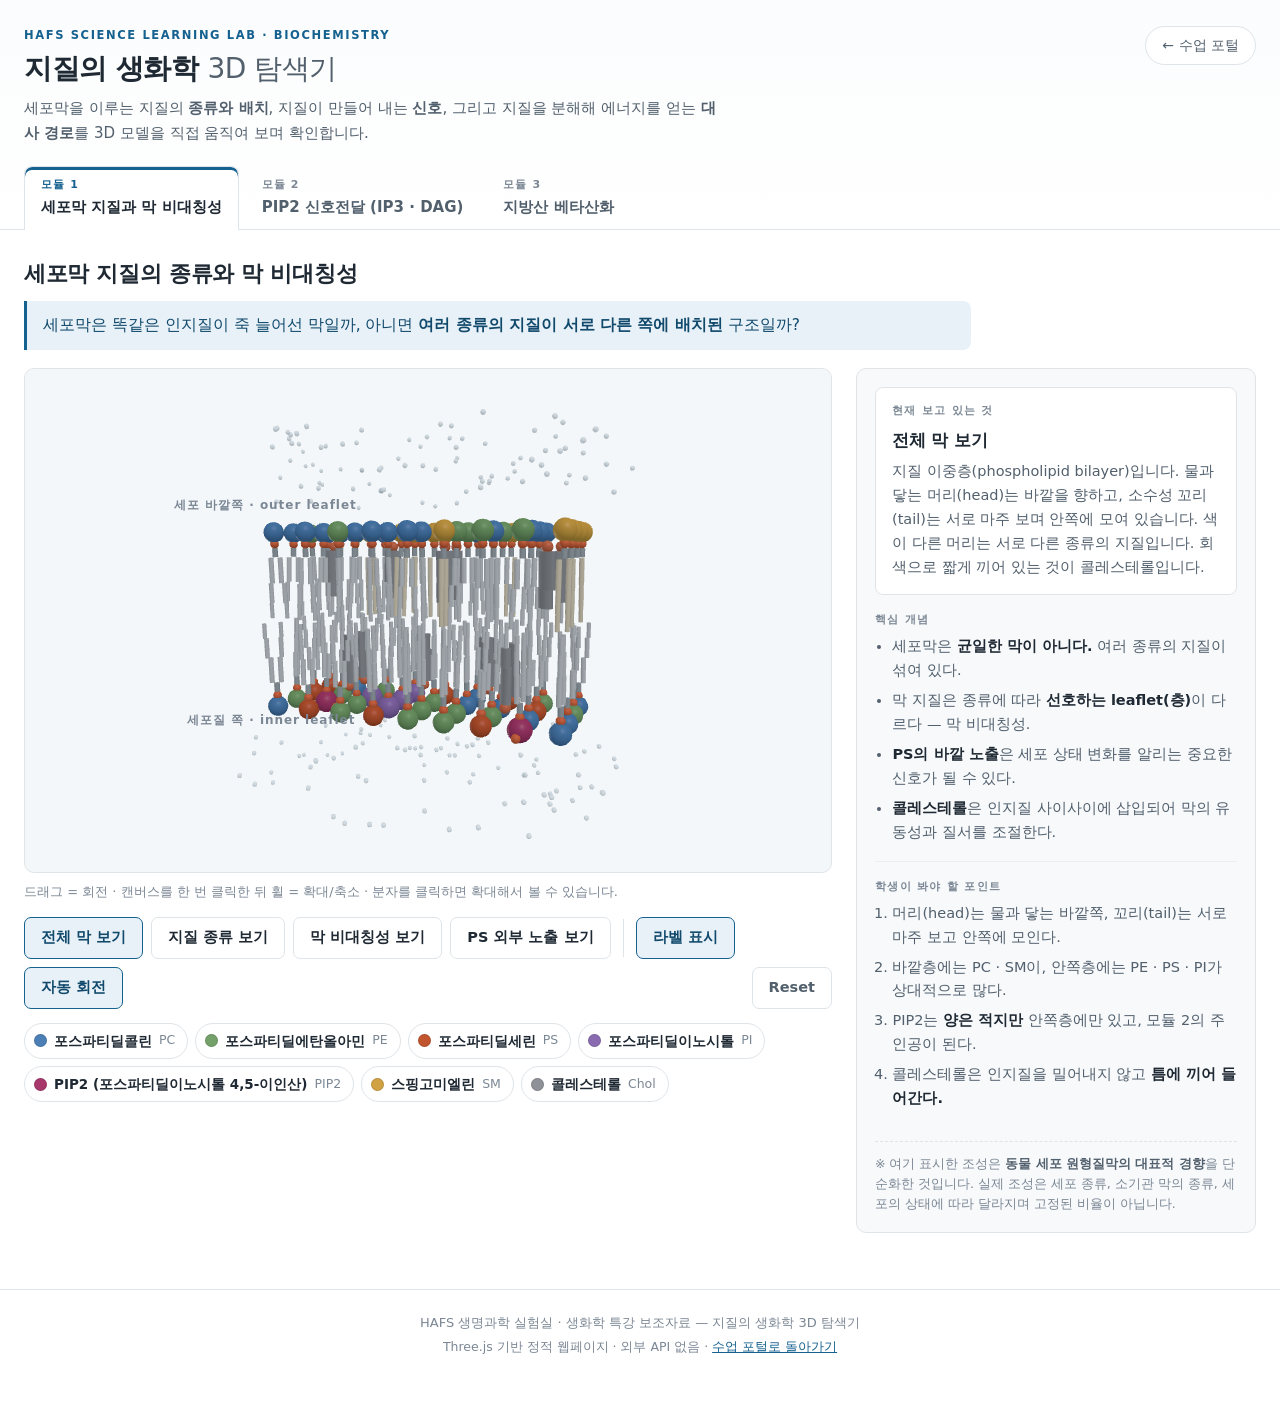
==== index.html @ b4b5473b "Add chemical structure drill-down for membrane lipids 지질 탐색을 세 단계(membrane / molecule3D / chemical)로" ====
<!doctype html>
<html lang="ko">
<head>
<meta charset="utf-8" />
<meta name="viewport" content="width=device-width, initial-scale=1" />
<title>지질의 생화학 3D 탐색기 · HAFS 생명과학 실험실</title>
<meta name="description" content="세포막 지질의 종류와 비대칭성, PIP2 신호전달, 지방산 베타산화를 3D 애니메이션으로 탐구하는 생화학 수업용 인터랙티브 자료." />
<link rel="stylesheet" href="./styles/app.css" />
<link rel="icon" href="./assets/favicon.svg" />
</head>
<body>

<header class="site-header">
  <div class="site-header__inner">
    <div class="site-header__brand">
      <p class="kicker">HAFS SCIENCE LEARNING LAB · BIOCHEMISTRY</p>
      <h1>지질의 생화학 <span>3D 탐색기</span></h1>
      <p class="site-header__lead">
        세포막을 이루는 지질의 <b>종류와 배치</b>, 지질이 만들어 내는 <b>신호</b>, 그리고 지질을 분해해
        에너지를 얻는 <b>대사 경로</b>를 3D 모델을 직접 움직여 보며 확인합니다.
      </p>
    </div>
    <a class="site-header__back" href="https://suimaire.github.io/">← 수업 포털</a>
  </div>

  <nav class="tabs" aria-label="모듈 선택">
    <button class="tab" type="button" data-tab="membrane" aria-selected="true">
      <span class="tab__no">모듈 1</span>
      <span class="tab__name">세포막 지질과 막 비대칭성</span>
    </button>
    <button class="tab" type="button" data-tab="pip2" aria-selected="false">
      <span class="tab__no">모듈 2</span>
      <span class="tab__name">PIP2 신호전달 (IP3 · DAG)</span>
    </button>
    <button class="tab" type="button" data-tab="beta" aria-selected="false">
      <span class="tab__no">모듈 3</span>
      <span class="tab__name">지방산 베타산화</span>
    </button>
  </nav>
</header>

<main>

<!-- ==================== 모듈 1 ==================== -->
<section class="module" id="module-membrane" data-module="membrane">
  <div class="module__intro">
    <h2>세포막 지질의 종류와 막 비대칭성</h2>
    <p class="module__question">
      세포막은 똑같은 인지질이 죽 늘어선 막일까, 아니면 <b>여러 종류의 지질이 서로 다른 쪽에 배치된</b> 구조일까?
    </p>
  </div>

  <div class="module__body">
    <div class="stage">
      <div class="canvas-wrap" id="canvas-membrane">
        <div class="canvas-fallback" role="status">
          <b>3D 화면을 불러오지 못했습니다.</b>
          <span>브라우저에서 WebGL이 꺼져 있거나 지원되지 않습니다. 최신 Chrome · Edge · Safari에서 다시 열어 주세요.</span>
        </div>
      </div>
      <p class="stage__hint">드래그 = 회전 · 캔버스를 한 번 클릭한 뒤 휠 = 확대/축소 · 분자를 클릭하면 확대해서 볼 수 있습니다.</p>

      <div class="controls" role="group" aria-label="모듈 1 조작">
        <button type="button" class="btn" data-m1="overview">전체 막 보기</button>
        <button type="button" class="btn" data-m1="types">지질 종류 보기</button>
        <button type="button" class="btn" data-m1="asymmetry">막 비대칭성 보기</button>
        <button type="button" class="btn" data-m1="psflip">PS 외부 노출 보기</button>
        <button type="button" class="btn btn--structure" data-m1="structure" aria-pressed="false" hidden>화학 구조 보기</button>
        <span class="controls__sep" aria-hidden="true"></span>
        <button type="button" class="btn btn--ghost" data-m1="labels" aria-pressed="true">라벨 표시</button>
        <button type="button" class="btn btn--ghost" data-m1="spin" aria-pressed="true">자동 회전</button>
        <button type="button" class="btn btn--reset" data-m1="reset">Reset</button>
      </div>

      <div class="legend" id="m1-legend" aria-label="지질 종류 목록. 클릭하면 확대해서 관찰합니다."></div>
    </div>

    <aside class="panel">
      <div class="panel__block panel__block--step">
        <p class="panel__eyebrow">현재 보고 있는 것</p>
        <h3 id="m1-caption-title">전체 막 보기</h3>
        <p id="m1-caption-text" class="panel__caption"></p>
      </div>

      <div class="panel__block panel__block--detail" id="m1-detail" hidden>
        <p class="panel__eyebrow">선택한 지질</p>
        <h3 id="m1-detail-name"></h3>
        <dl class="datalist" id="m1-detail-list"></dl>
        <button type="button" class="btn btn--small" data-m1="back">← 막 전체로 돌아가기</button>
      </div>

      <div class="panel__block">
        <p class="panel__eyebrow">핵심 개념</p>
        <ul class="bullets">
          <li>세포막은 <b>균일한 막이 아니다.</b> 여러 종류의 지질이 섞여 있다.</li>
          <li>막 지질은 종류에 따라 <b>선호하는 leaflet(층)</b>이 다르다 — 막 비대칭성.</li>
          <li><b>PS의 바깥 노출</b>은 세포 상태 변화를 알리는 중요한 신호가 될 수 있다.</li>
          <li><b>콜레스테롤</b>은 인지질 사이사이에 삽입되어 막의 유동성과 질서를 조절한다.</li>
        </ul>
      </div>

      <div class="panel__block">
        <p class="panel__eyebrow">학생이 봐야 할 포인트</p>
        <ol class="points">
          <li>머리(head)는 물과 닿는 바깥쪽, 꼬리(tail)는 서로 마주 보고 안쪽에 모인다.</li>
          <li>바깥층에는 PC · SM이, 안쪽층에는 PE · PS · PI가 상대적으로 많다.</li>
          <li>PIP2는 <b>양은 적지만</b> 안쪽층에만 있고, 모듈 2의 주인공이 된다.</li>
          <li>콜레스테롤은 인지질을 밀어내지 않고 <b>틈에 끼어 들어간다.</b></li>
        </ol>
      </div>

      <p class="note">
        ※ 여기 표시한 조성은 <b>동물 세포 원형질막의 대표적 경향</b>을 단순화한 것입니다. 실제 조성은 세포 종류,
        소기관 막의 종류, 세포의 상태에 따라 달라지며 고정된 비율이 아닙니다.
      </p>
    </aside>
  </div>
</section>

<!-- ==================== 모듈 2 ==================== -->
<section class="module" id="module-pip2" data-module="pip2" hidden>
  <div class="module__intro">
    <h2>세포막 인지질과 PIP2 신호전달</h2>
    <p class="module__question">
      PIP2 하나가 잘리면 왜 <b>서로 다른 두 신호 분자</b>가 생기고, 왜 하나는 막에 남고 하나는 세포질로 퍼질까?
    </p>
  </div>

  <div class="module__body">
    <div class="stage">
      <div class="canvas-wrap" id="canvas-pip2">
        <div class="canvas-fallback" role="status">
          <b>3D 화면을 불러오지 못했습니다.</b>
          <span>브라우저에서 WebGL이 꺼져 있거나 지원되지 않습니다. 최신 Chrome · Edge · Safari에서 다시 열어 주세요.</span>
        </div>
      </div>
      <p class="stage__hint">드래그 = 회전 · 캔버스를 한 번 클릭한 뒤 휠 = 확대/축소</p>

      <div class="controls" role="group" aria-label="모듈 2 재생 조작">
        <button type="button" class="btn btn--primary" data-m2="play">▶ 재생</button>
        <button type="button" class="btn" data-m2="prev">← 이전 단계</button>
        <button type="button" class="btn" data-m2="next">다음 단계 →</button>
        <span class="controls__sep" aria-hidden="true"></span>
        <button type="button" class="btn btn--ghost" data-m2="labels" aria-pressed="true">라벨 표시</button>
        <button type="button" class="btn btn--reset" data-m2="reset">Reset</button>
      </div>

      <div class="controls controls--secondary" role="group" aria-label="모듈 2 장면 바로가기">
        <button type="button" class="btn btn--small" data-m2="goto" data-step="0">PIP2 위치 보기</button>
        <button type="button" class="btn btn--small" data-m2="goto" data-step="1">PLC 작용</button>
        <button type="button" class="btn btn--small" data-m2="goto" data-step="2">절단 애니메이션 재생</button>
        <button type="button" class="btn btn--small" data-m2="compare" aria-pressed="false">DAG / IP3 비교</button>
        <button type="button" class="btn btn--small" data-m2="goto" data-step="5">Ca2+ 방출 보기</button>
      </div>

      <ol class="steps" id="m2-steps" aria-label="단계 목록"></ol>
    </div>

    <aside class="panel">
      <div class="panel__block panel__block--step">
        <p class="panel__eyebrow">단계 <span id="m2-step-no">1 / 7</span></p>
        <h3 id="m2-caption-title"></h3>
        <p id="m2-caption-text" class="panel__caption"></p>
      </div>

      <div class="panel__block panel__block--detail" id="m2-compare" hidden>
        <p class="panel__eyebrow">구조 차이 → 위치 차이 → 기능 차이</p>
        <table class="compare">
          <thead><tr><th scope="col"></th><th scope="col">DAG</th><th scope="col">IP3</th></tr></thead>
          <tbody>
            <tr><th scope="row">남은 구조</th><td>글리세롤 + <b>acyl chain 2개</b></td><td><b>인산 3개</b>가 붙은 이노시톨 고리</td></tr>
            <tr><th scope="row">성질</th><td>소수성이 큼</td><td>친수성이 매우 큼</td></tr>
            <tr><th scope="row">있는 곳</th><td><b>막에 남음</b> (membrane-bound)</td><td><b>세포질로 확산</b> (soluble)</td></tr>
            <tr><th scope="row">하는 일</th><td>막에서 PKC를 불러 모음</td><td>ER의 IP3 수용체를 열어 Ca2+ 방출</td></tr>
          </tbody>
        </table>
      </div>

      <div class="panel__block">
        <p class="panel__eyebrow">핵심 개념</p>
        <ul class="bullets">
          <li>PIP2는 막 <b>안쪽 leaflet</b>에 존재하는 phosphoinositide이다.</li>
          <li>PLC는 PIP2를 잘라 <b>DAG와 IP3</b>를 만든다.</li>
          <li>DAG는 소수성 꼬리를 그대로 가지므로 <b>막에 남는다.</b></li>
          <li>IP3는 인산기가 많아 친수성이 커서 <b>세포질로 퍼진다.</b></li>
          <li>막 지질은 구조물일 뿐 아니라 <b>신호전달 분자</b>이기도 하다.</li>
        </ul>
      </div>

      <div class="panel__block">
        <p class="panel__eyebrow">학생이 봐야 할 포인트</p>
        <ol class="points">
          <li>PIP2의 인산기가 <b>세포질 쪽</b>을 향하고 있는지 확인한다.</li>
          <li>잘린 뒤 <b>꼬리를 가진 쪽</b>과 <b>인산을 가진 쪽</b>이 각각 어디로 가는지 본다.</li>
          <li>IP3가 ER까지 가서 Ca2+ 통로를 여는 흐름을 따라간다.</li>
          <li>DAG와 Ca2+가 <b>함께</b> 있을 때 PKC가 막에서 활성화된다.</li>
        </ol>
      </div>

      <p class="note">
        ※ 여기 보여 주는 흐름은 Gq–PLC-beta 계열의 <b>대표적인(canonical) 경로 예시</b>를 단순화한 것입니다.
        PLC와 IP3 수용체에는 여러 아형이 있고, 세포 종류에 따라 반응의 세부 내용은 달라집니다.
      </p>
    </aside>
  </div>
</section>

<!-- ==================== 모듈 3 ==================== -->
<section class="module" id="module-beta" data-module="beta" hidden>
  <div class="module__intro">
    <h2>지방산 베타산화 (β-oxidation)</h2>
    <p class="module__question">
      지방산은 왜 <b>2탄소씩</b> 잘려 나가면서 acetyl-CoA를 만들까? 그리고 왜 하필 <b>β 탄소</b>일까?
    </p>
  </div>

  <div class="module__body">
    <div class="stage">
      <div class="canvas-wrap" id="canvas-beta">
        <div class="canvas-fallback" role="status">
          <b>3D 화면을 불러오지 못했습니다.</b>
          <span>브라우저에서 WebGL이 꺼져 있거나 지원되지 않습니다. 최신 Chrome · Edge · Safari에서 다시 열어 주세요.</span>
        </div>
      </div>
      <p class="stage__hint">드래그 = 회전 · 캔버스를 한 번 클릭한 뒤 휠 = 확대/축소 · 장면은 미토콘드리아 <b>기질(matrix)</b> 안입니다.</p>

      <div class="controls" role="group" aria-label="모듈 3 재생 조작">
        <button type="button" class="btn btn--primary" data-m3="cycle">1 cycle 재생</button>
        <button type="button" class="btn" data-m3="repeat">반복 재생 (C16 → 끝까지)</button>
        <button type="button" class="btn" data-m3="prev">← 이전 단계</button>
        <button type="button" class="btn" data-m3="next">다음 단계 →</button>
        <span class="controls__sep" aria-hidden="true"></span>
        <button type="button" class="btn btn--reset" data-m3="reset">Reset</button>
      </div>

      <div class="controls controls--secondary" role="group" aria-label="모듈 3 표시 옵션">
        <button type="button" class="btn btn--small" data-m3="numbers" aria-pressed="true">탄소 번호 보기</button>
        <button type="button" class="btn btn--small" data-m3="why" aria-pressed="false">왜 β-산화인가</button>
        <button type="button" class="btn btn--small" data-m3="example" aria-pressed="false">C16 예시 계산</button>
      </div>

      <ol class="steps" id="m3-steps" aria-label="한 cycle의 4단계"></ol>
    </div>

    <aside class="panel">
      <div class="panel__block panel__block--step">
        <p class="panel__eyebrow">현재 단계</p>
        <h3 id="m3-caption-title"></h3>
        <p id="m3-caption-text" class="panel__caption"></p>
      </div>

      <div class="panel__block panel__block--tally">
        <p class="panel__eyebrow">지금까지의 결과 <span class="tally__chain" id="m3-chain">C16 acyl-CoA</span></p>
        <div class="tally" id="m3-tally">
          <div class="tally__item"><span class="tally__num" id="m3-cycles">0</span><span class="tally__label">cycle</span></div>
          <div class="tally__item"><span class="tally__num" id="m3-acetyl">0</span><span class="tally__label">acetyl-CoA</span></div>
          <div class="tally__item"><span class="tally__num" id="m3-nadh">0</span><span class="tally__label">NADH</span></div>
          <div class="tally__item"><span class="tally__num" id="m3-fadh2">0</span><span class="tally__label">FADH2</span></div>
        </div>
        <p class="tally__hint">한 cycle이 끝날 때마다 사슬은 <b>탄소 2개</b>가 짧아집니다.</p>
      </div>

      <div class="panel__block panel__block--detail" id="m3-example" hidden>
        <p class="panel__eyebrow">C16 (palmitoyl-CoA) 예시 계산</p>
        <ul class="bullets bullets--tight">
          <li>사슬을 <b>8개</b>의 2탄소 조각으로 나누려면 자르는 횟수 = <b>7 cycle</b></li>
          <li>acetyl-CoA <b>8개</b> · NADH <b>7개</b> · FADH2 <b>7개</b></li>
          <li>일반식: 짝수 탄소 포화 지방산 C<sub>n</sub> → cycle <b>n/2 − 1</b>, acetyl-CoA <b>n/2</b></li>
        </ul>
        <p class="note note--inline">
          보조 정보: 산화적 인산화까지 더하면 흔히 쓰는 교과서 값으로 약 106 ATP에 해당합니다
          (acetyl-CoA 8×10 + NADH 7×2.5 + FADH2 7×1.5 − 활성화에 쓴 2). P/O 비 값은 교재마다 다릅니다.
        </p>
      </div>

      <div class="panel__block">
        <p class="panel__eyebrow">핵심 개념</p>
        <ul class="bullets">
          <li>지방산은 먼저 <b>활성화</b>되어 fatty acyl-CoA가 된 뒤 대사에 들어간다.</li>
          <li>베타산화는 <b>미토콘드리아 기질</b>에서 일어난다.</li>
          <li>한 cycle = <b>산화 → 수화 → 산화 → 절단</b>의 반복이다.</li>
          <li>매 cycle마다 acetyl-CoA 1개가 떨어지고 사슬은 <b>2탄소</b> 짧아진다.</li>
          <li>매 cycle마다 <b>FADH2 1개, NADH 1개</b>가 만들어진다.</li>
        </ul>
      </div>

      <div class="panel__block">
        <p class="panel__eyebrow">학생이 봐야 할 포인트</p>
        <ol class="points">
          <li>카르보닐 탄소(C1)를 기준으로 α(C2), β(C3)를 세는 방법을 확인한다.</li>
          <li>산화가 <b>β 탄소</b>에 집중되는 이유(C–C 결합을 끊기 쉬운 상태로 만든다)를 본다.</li>
          <li>잘려 나가는 조각이 항상 <b>탄소 2개</b>임을 확인한다.</li>
          <li>남은 사슬 끝에 <b>새 CoA</b>가 붙어 곧바로 다음 cycle로 들어간다.</li>
        </ol>
      </div>

      <p class="note">
        ※ 그림은 <b>짝수 탄소 포화 지방산(palmitate, C16)</b>을 예로 든 교육용 단순화입니다.
        불포화 지방산이나 홀수 탄소 지방산은 추가 효소가 더 필요합니다. 지방산의 활성화는 세포질 쪽에서 일어나고,
        긴 사슬 acyl 그룹은 <b>카르니틴 셔틀</b>을 거쳐 기질로 들어옵니다.
      </p>
    </aside>
  </div>
</section>

</main>

<footer class="site-footer">
  <p>HAFS 생명과학 실험실 · 생화학 특강 보조자료 — 지질의 생화학 3D 탐색기</p>
  <p class="site-footer__meta">Three.js 기반 정적 웹페이지 · 외부 API 없음 · <a href="https://suimaire.github.io/">수업 포털로 돌아가기</a></p>
</footer>

<noscript>
  <p style="padding:24px;text-align:center">이 페이지는 3D 애니메이션을 위해 JavaScript가 필요합니다.</p>
</noscript>
<script type="module" src="./scripts/main.js"></script>
</body>
</html>
---- styles/app.css ----
/* ============================================================
   지질의 생화학 3D 탐색기 — 수업용 스타일
   흰 배경 · 짙은 회색 텍스트 · 절제된 파란색 강조
   ============================================================ */

:root {
  --ink: #1f2933;
  --ink-soft: #52606d;
  --ink-faint: #7b8794;
  --line: #dfe4e8;
  --line-soft: #eceff2;
  --paper: #ffffff;
  --paper-tint: #f7f9fb;
  --accent: #15618f;
  --accent-dark: #10496c;
  --accent-tint: #e8f1f7;
  --warn: #b4532b;
  --radius: 10px;
  --font: "Pretendard", "NanumSquareNeo", "Malgun Gothic", -apple-system,
    BlinkMacSystemFont, "Segoe UI", system-ui, sans-serif;
}

* { box-sizing: border-box; }

html { -webkit-text-size-adjust: 100%; }

body {
  margin: 0;
  background: var(--paper);
  color: var(--ink);
  font-family: var(--font);
  font-size: 16px;
  line-height: 1.65;
}

b, strong { font-weight: 700; }

a { color: var(--accent); }

:focus-visible {
  outline: 3px solid var(--accent);
  outline-offset: 2px;
  border-radius: 4px;
}

/* ---------------- header ---------------- */

.site-header {
  border-bottom: 1px solid var(--line);
  background: linear-gradient(180deg, #fbfcfd 0%, #ffffff 100%);
}

.site-header__inner {
  max-width: 1320px;
  margin: 0 auto;
  padding: 26px 24px 20px;
  display: flex;
  gap: 24px;
  align-items: flex-start;
  justify-content: space-between;
}

.kicker {
  margin: 0 0 6px;
  font-size: 11.5px;
  font-weight: 700;
  letter-spacing: 0.14em;
  color: var(--accent);
}

.site-header h1 {
  margin: 0;
  font-size: 28px;
  letter-spacing: -0.5px;
  line-height: 1.25;
}

.site-header h1 span {
  color: var(--ink-soft);
  font-weight: 500;
}

.site-header__lead {
  margin: 10px 0 0;
  max-width: 74ch;
  color: var(--ink-soft);
  font-size: 15px;
}

.site-header__back {
  flex: none;
  text-decoration: none;
  font-size: 14px;
  color: var(--ink-soft);
  border: 1px solid var(--line);
  border-radius: 999px;
  padding: 7px 16px;
  background: #fff;
  white-space: nowrap;
}

.site-header__back:hover {
  color: var(--accent);
  border-color: var(--accent);
}

/* ---------------- tabs ---------------- */

.tabs {
  max-width: 1320px;
  margin: 0 auto;
  padding: 0 24px;
  display: flex;
  gap: 6px;
  flex-wrap: wrap;
}

.tab {
  appearance: none;
  font: inherit;
  cursor: pointer;
  text-align: left;
  background: transparent;
  border: 1px solid transparent;
  border-bottom: none;
  border-radius: 8px 8px 0 0;
  padding: 9px 16px 11px;
  color: var(--ink-soft);
  position: relative;
  top: 1px;
}

.tab:hover { background: var(--paper-tint); }

.tab__no {
  display: block;
  font-size: 11px;
  font-weight: 700;
  letter-spacing: 0.1em;
  color: var(--ink-faint);
}

.tab__name {
  display: block;
  font-size: 15px;
  font-weight: 600;
}

.tab[aria-selected="true"] {
  background: #fff;
  border-color: var(--line);
  color: var(--ink);
  box-shadow: inset 0 3px 0 var(--accent);
}

.tab[aria-selected="true"] .tab__no { color: var(--accent); }

/* ---------------- module layout ---------------- */

.module {
  max-width: 1320px;
  margin: 0 auto;
  padding: 26px 24px 56px;
}

.module[hidden] { display: none; }

.module__intro { margin-bottom: 18px; }

.module__intro h2 {
  margin: 0;
  font-size: 22px;
  letter-spacing: -0.3px;
}

.module__question {
  margin: 8px 0 0;
  padding: 12px 16px;
  background: var(--accent-tint);
  border-left: 3px solid var(--accent);
  border-radius: 0 8px 8px 0;
  font-size: 15.5px;
  color: var(--accent-dark);
  max-width: 96ch;
}

.module__body {
  display: grid;
  grid-template-columns: minmax(0, 1fr) 400px;
  gap: 24px;
  align-items: start;
}

/* ---------------- stage / canvas ---------------- */

.stage { min-width: 0; }

.canvas-wrap {
  position: relative;
  width: 100%;
  aspect-ratio: 16 / 10;
  min-height: 340px;
  max-height: min(62vh, 620px);
  border: 1px solid var(--line);
  border-radius: var(--radius);
  overflow: hidden;
  background: linear-gradient(180deg, #f9fbfc 0%, #eef3f6 100%);
  touch-action: none;
}

.canvas-wrap canvas {
  display: block;
  width: 100%;
  height: 100%;
}

.canvas-fallback {
  position: absolute;
  inset: 0;
  display: flex;
  flex-direction: column;
  gap: 8px;
  align-items: center;
  justify-content: center;
  text-align: center;
  padding: 32px;
  color: var(--ink-soft);
  font-size: 15px;
}

.canvas-fallback b { color: var(--ink); font-size: 16px; }
.canvas-wrap--ok .canvas-fallback { display: none; }

/* label overlay */
.labels {
  position: absolute;
  inset: 0;
  pointer-events: none;
  overflow: hidden;
}

.label {
  position: absolute;
  transform: translate(-50%, -50%);
  white-space: nowrap;
  font-size: 12.5px;
  font-weight: 600;
  line-height: 1.3;
  color: var(--ink);
  background: rgba(255, 255, 255, 0.9);
  border: 1px solid var(--line);
  border-radius: 5px;
  padding: 2px 7px;
  box-shadow: 0 1px 3px rgba(31, 41, 51, 0.08);
  transition: opacity 220ms ease;
}

.label--zone {
  background: transparent;
  border: none;
  box-shadow: none;
  color: var(--ink-faint);
  font-size: 12px;
  font-weight: 700;
  letter-spacing: 0.08em;
}

.label--accent { border-color: var(--accent); color: var(--accent-dark); }
.label--anno { font-size: 12px; font-weight: 500; }
.label--hidden { opacity: 0; }

/* ---------------- LEVEL 2 : 화학 구조식 오버레이 ---------------- */

.structure {
  position: absolute;
  inset: 0;
  background: #fff;
  display: flex;
  flex-direction: column;
  padding: 12px 14px 14px;
  touch-action: none;
  cursor: grab;
  overflow: hidden;
}

/* 패널 자체는 항상 불투명하다.
   (반투명하게 두면 전환 도중 뒤의 3D 장면이 겹쳐 보여 혼란스럽다.)
   전환은 안쪽 내용만 부드럽게 나타나게 한다. */
.structure__legend,
.structure__figure {
  opacity: 0;
  transition: opacity 360ms ease;
}

.structure.is-open .structure__legend,
.structure.is-open .structure__figure { opacity: 1; }

.structure[hidden] { display: none; }
.structure:active { cursor: grabbing; }

.structure__legend {
  display: flex;
  flex-wrap: wrap;
  align-items: center;
  gap: 6px 14px;
  padding-bottom: 8px;
  border-bottom: 1px solid var(--line-soft);
  flex: none;
}

.structure__key {
  display: inline-flex;
  align-items: center;
  gap: 6px;
  font-size: 12.5px;
  font-weight: 600;
  color: var(--ink-soft);
}

.structure__key i {
  width: 11px;
  height: 11px;
  border-radius: 3px;
  display: inline-block;
  box-shadow: inset 0 0 0 1px rgba(0, 0, 0, 0.12);
}

.structure__hint {
  margin-left: auto;
  font-size: 11.5px;
  color: var(--ink-faint);
}

.structure__figure {
  flex: 1 1 auto;
  min-height: 0;
  display: flex;
  align-items: center;
  justify-content: center;
  transform-origin: center center;
  will-change: transform;
}

.structure-svg {
  width: 100%;
  height: 100%;
  max-height: 100%;
  overflow: visible;
}

.structure__points {
  margin: 4px 0 0;
  padding-left: 1.1em;
}

.structure__points li { margin-bottom: 4px; }

.structure__note {
  color: var(--ink-soft);
  background: var(--accent-tint);
  border-radius: 6px;
  padding: 7px 9px;
  margin-top: 3px !important;
  font-size: 13px;
  line-height: 1.6;
}

@media (prefers-reduced-motion: reduce) {
  .structure__legend,
  .structure__figure { transition: none; }
}

.stage__hint {
  margin: 8px 0 14px;
  font-size: 13px;
  color: var(--ink-faint);
}

/* ---------------- controls ---------------- */

.controls {
  display: flex;
  flex-wrap: wrap;
  gap: 8px;
  align-items: center;
}

.controls--secondary { margin-top: 8px; }

.controls__sep {
  width: 1px;
  align-self: stretch;
  background: var(--line);
  margin: 2px 4px;
}

.btn {
  appearance: none;
  font: inherit;
  font-size: 14.5px;
  font-weight: 600;
  cursor: pointer;
  min-height: 42px;
  padding: 8px 16px;
  border: 1px solid var(--line);
  border-radius: 7px;
  background: #fff;
  color: var(--ink);
  transition: background 140ms ease, border-color 140ms ease, color 140ms ease;
}

.btn:hover { background: var(--paper-tint); border-color: #c7d0d8; }

.btn--primary {
  background: var(--accent);
  border-color: var(--accent);
  color: #fff;
}

.btn--primary:hover { background: var(--accent-dark); border-color: var(--accent-dark); }

.btn--small { min-height: 36px; padding: 5px 12px; font-size: 13.5px; }

.btn--ghost { color: var(--ink-soft); }

.btn--reset { margin-left: auto; color: var(--ink-soft); }

.btn[aria-pressed="true"] {
  background: var(--accent-tint);
  border-color: var(--accent);
  color: var(--accent-dark);
}

.btn--primary[aria-pressed="true"] {
  background: var(--accent-dark);
  border-color: var(--accent-dark);
  color: #fff;
}

.btn:disabled { opacity: 0.45; cursor: default; }

/* ---------------- legend ---------------- */

.legend {
  margin-top: 14px;
  display: flex;
  flex-wrap: wrap;
  gap: 7px;
}

.legend__item {
  appearance: none;
  font: inherit;
  cursor: pointer;
  display: inline-flex;
  align-items: center;
  gap: 7px;
  font-size: 13.5px;
  font-weight: 600;
  padding: 6px 12px 6px 9px;
  border: 1px solid var(--line);
  border-radius: 999px;
  background: #fff;
  color: var(--ink);
}

.legend__item:hover { background: var(--paper-tint); }

.legend__item[aria-pressed="true"] {
  border-color: var(--accent);
  background: var(--accent-tint);
}

.legend__swatch {
  width: 13px;
  height: 13px;
  border-radius: 50%;
  flex: none;
  box-shadow: inset 0 0 0 1px rgba(0, 0, 0, 0.12);
}

.legend__abbr { color: var(--ink-faint); font-weight: 500; font-size: 12.5px; }

/* ---------------- step list ---------------- */

.steps {
  list-style: none;
  margin: 16px 0 0;
  padding: 0;
  display: flex;
  flex-wrap: wrap;
  gap: 6px;
  counter-reset: step;
}

.steps li {
  flex: 1 1 auto;
  min-width: 140px;
}

.steps button {
  appearance: none;
  font: inherit;
  cursor: pointer;
  width: 100%;
  text-align: left;
  font-size: 13px;
  font-weight: 600;
  line-height: 1.35;
  padding: 8px 10px;
  border: 1px solid var(--line);
  border-radius: 7px;
  background: #fff;
  color: var(--ink-soft);
}

.steps button:hover { background: var(--paper-tint); }

.steps button b {
  display: block;
  font-size: 11px;
  letter-spacing: 0.08em;
  color: var(--ink-faint);
  font-weight: 700;
}

.steps li[data-active="true"] button {
  border-color: var(--accent);
  background: var(--accent-tint);
  color: var(--accent-dark);
}

.steps li[data-active="true"] button b { color: var(--accent); }

.steps li[data-done="true"] button { color: var(--ink); }

/* ---------------- panel ---------------- */

.panel {
  border: 1px solid var(--line);
  border-radius: var(--radius);
  background: var(--paper-tint);
  padding: 4px 18px 18px;
  position: sticky;
  top: 16px;
  max-height: calc(100vh - 32px);
  overflow-y: auto;
}

.panel__block { padding: 16px 0; border-bottom: 1px solid var(--line-soft); }
.panel__block:last-of-type { border-bottom: none; }

.panel__block--step {
  background: #fff;
  border: 1px solid var(--line);
  border-radius: 8px;
  padding: 14px 16px;
  margin-top: 14px;
}

.panel__block--detail {
  background: #fff;
  border: 1px solid var(--accent);
  border-radius: 8px;
  padding: 14px 16px;
  margin-top: 12px;
}

.panel__block--detail[hidden] { display: none; }

.panel__eyebrow {
  margin: 0 0 6px;
  font-size: 11px;
  font-weight: 700;
  letter-spacing: 0.12em;
  color: var(--ink-faint);
  text-transform: uppercase;
}

.panel h3 {
  margin: 0 0 6px;
  font-size: 17px;
  letter-spacing: -0.2px;
}

.panel__caption {
  margin: 0;
  font-size: 14.5px;
  color: var(--ink-soft);
  line-height: 1.65;
}

.bullets, .points {
  margin: 0;
  padding-left: 1.2em;
  font-size: 14.5px;
  color: var(--ink-soft);
}

.bullets li, .points li { margin-bottom: 6px; }
.bullets li:last-child, .points li:last-child { margin-bottom: 0; }
.bullets b, .points b { color: var(--ink); }
.bullets--tight { font-size: 14px; }

.datalist { margin: 0 0 12px; font-size: 14px; }

.datalist dt {
  font-size: 11px;
  font-weight: 700;
  letter-spacing: 0.1em;
  color: var(--ink-faint);
  text-transform: uppercase;
  margin-top: 9px;
}

.datalist dd { margin: 1px 0 0; color: var(--ink-soft); }
.datalist dd b { color: var(--ink); }

.compare {
  width: 100%;
  border-collapse: collapse;
  font-size: 13.5px;
  margin-bottom: 4px;
}

.compare th, .compare td {
  border: 1px solid var(--line);
  padding: 6px 8px;
  text-align: left;
  vertical-align: top;
  color: var(--ink-soft);
}

.compare thead th {
  background: var(--accent-tint);
  color: var(--accent-dark);
  font-size: 13px;
}

.compare tbody th {
  background: var(--paper-tint);
  font-weight: 600;
  color: var(--ink);
  white-space: nowrap;
  width: 24%;
}

.compare td b { color: var(--ink); }

/* tally */

.tally {
  display: grid;
  grid-template-columns: repeat(4, 1fr);
  gap: 6px;
  margin: 4px 0 8px;
}

.tally__item {
  background: #fff;
  border: 1px solid var(--line);
  border-radius: 7px;
  padding: 8px 4px;
  text-align: center;
}

.tally__num {
  display: block;
  font-size: 22px;
  font-weight: 700;
  line-height: 1.1;
  color: var(--accent-dark);
  font-variant-numeric: tabular-nums;
}

.tally__label {
  display: block;
  font-size: 11px;
  color: var(--ink-faint);
  font-weight: 600;
}

.tally__chain {
  float: right;
  text-transform: none;
  letter-spacing: 0;
  font-size: 12px;
  color: var(--accent-dark);
  background: var(--accent-tint);
  border-radius: 999px;
  padding: 1px 9px;
}

.tally__hint { margin: 0; font-size: 13px; color: var(--ink-faint); }

.note {
  margin: 14px 0 0;
  font-size: 12.5px;
  line-height: 1.6;
  color: var(--ink-faint);
  border-top: 1px dashed var(--line);
  padding-top: 12px;
}

.note b { color: var(--ink-soft); }
.note--inline { border: none; padding-top: 6px; margin-top: 8px; }

/* ---------------- footer ---------------- */

.site-footer {
  border-top: 1px solid var(--line);
  padding: 22px 24px 40px;
  text-align: center;
  color: var(--ink-faint);
  font-size: 13px;
}

.site-footer p { margin: 0 0 4px; }
.site-footer__meta { font-size: 12.5px; }

/* ---------------- responsive ---------------- */

@media (max-width: 1080px) {
  .module__body { grid-template-columns: minmax(0, 1fr); }
  .panel { position: static; max-height: none; }
  .canvas-wrap { aspect-ratio: 4 / 3; max-height: min(58vh, 520px); }
}

@media (max-width: 680px) {
  body { font-size: 15px; }
  .site-header__inner { flex-direction: column; padding: 20px 16px 16px; gap: 12px; }
  .site-header h1 { font-size: 23px; }
  .tabs { padding: 0 16px; gap: 4px; }
  .tab { padding: 8px 11px 10px; }
  .tab__name { font-size: 13.5px; }
  .module { padding: 20px 16px 40px; }
  .canvas-wrap { aspect-ratio: 1 / 1; min-height: 300px; max-height: 60vh; }
  .btn { flex: 1 1 auto; }
  .btn--reset { margin-left: 0; }
  .controls__sep { display: none; }
  .label { max-width: 92%; white-space: normal; }
  .tally { grid-template-columns: repeat(2, 1fr); }
  .label { font-size: 11px; padding: 1px 5px; }
}

@media (prefers-reduced-motion: reduce) {
  .label { transition: none; }
}
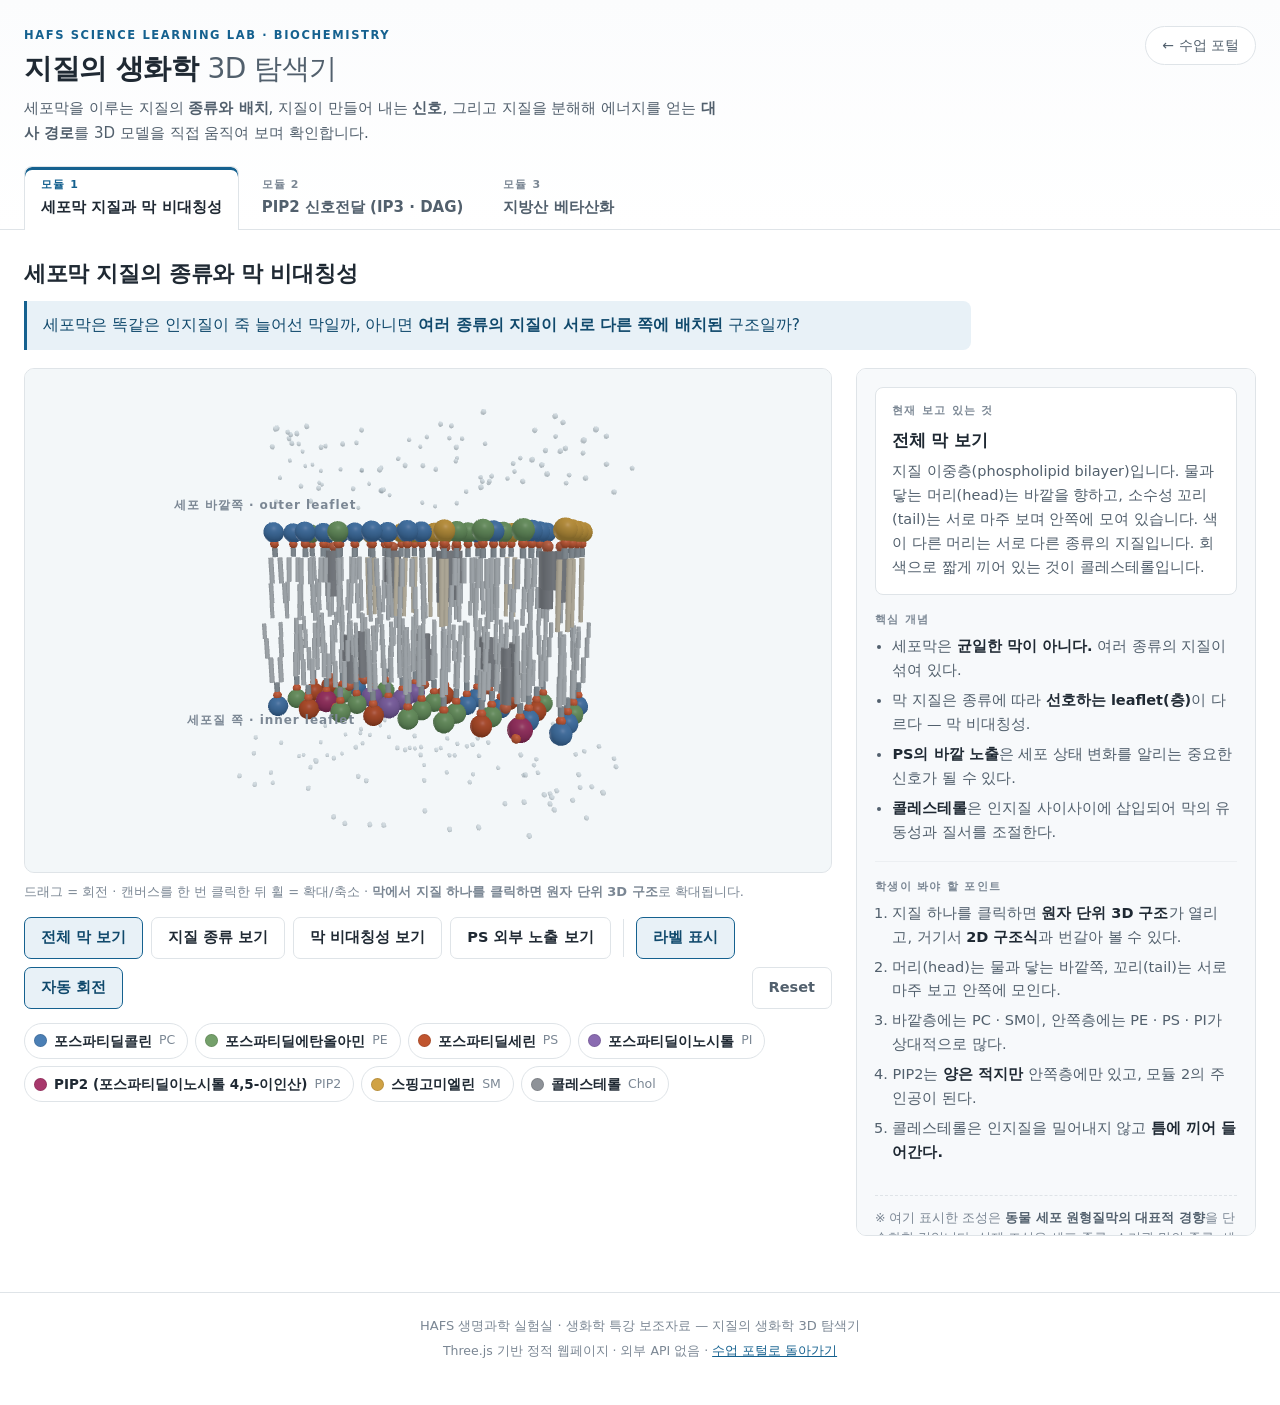
==== commit 85ffa7dc: "Use atomistic 3D views with separate 2D lipid structures 모듈 1에서 지질 하나를 클릭하면 이제 단순 막대 모델 대신 원자 단위 bal" ====
--- a/index.html
+++ b/index.html
@@ -58,21 +58,21 @@
           <span>브라우저에서 WebGL이 꺼져 있거나 지원되지 않습니다. 최신 Chrome · Edge · Safari에서 다시 열어 주세요.</span>
         </div>
       </div>
-      <p class="stage__hint">드래그 = 회전 · 캔버스를 한 번 클릭한 뒤 휠 = 확대/축소 · 분자를 클릭하면 확대해서 볼 수 있습니다.</p>
+      <p class="stage__hint">드래그 = 회전 · 캔버스를 한 번 클릭한 뒤 휠 = 확대/축소 · <b>막에서 지질 하나를 클릭하면 원자 단위 3D 구조</b>로 확대됩니다.</p>
 
       <div class="controls" role="group" aria-label="모듈 1 조작">
         <button type="button" class="btn" data-m1="overview">전체 막 보기</button>
         <button type="button" class="btn" data-m1="types">지질 종류 보기</button>
         <button type="button" class="btn" data-m1="asymmetry">막 비대칭성 보기</button>
         <button type="button" class="btn" data-m1="psflip">PS 외부 노출 보기</button>
-        <button type="button" class="btn btn--structure" data-m1="structure" aria-pressed="false" hidden>화학 구조 보기</button>
+        <button type="button" class="btn btn--structure" data-m1="structure" aria-pressed="false" hidden>2D 구조식 보기</button>
         <span class="controls__sep" aria-hidden="true"></span>
         <button type="button" class="btn btn--ghost" data-m1="labels" aria-pressed="true">라벨 표시</button>
         <button type="button" class="btn btn--ghost" data-m1="spin" aria-pressed="true">자동 회전</button>
         <button type="button" class="btn btn--reset" data-m1="reset">Reset</button>
       </div>
 
-      <div class="legend" id="m1-legend" aria-label="지질 종류 목록. 클릭하면 확대해서 관찰합니다."></div>
+      <div class="legend" id="m1-legend" aria-label="지질 종류 목록. 클릭하면 원자 단위 3D 구조로 확대해서 관찰합니다."></div>
     </div>
 
     <aside class="panel">
@@ -102,6 +102,7 @@
       <div class="panel__block">
         <p class="panel__eyebrow">학생이 봐야 할 포인트</p>
         <ol class="points">
+          <li>지질 하나를 클릭하면 <b>원자 단위 3D 구조</b>가 열리고, 거기서 <b>2D 구조식</b>과 번갈아 볼 수 있다.</li>
           <li>머리(head)는 물과 닿는 바깥쪽, 꼬리(tail)는 서로 마주 보고 안쪽에 모인다.</li>
           <li>바깥층에는 PC · SM이, 안쪽층에는 PE · PS · PI가 상대적으로 많다.</li>
           <li>PIP2는 <b>양은 적지만</b> 안쪽층에만 있고, 모듈 2의 주인공이 된다.</li>
--- a/styles/app.css
+++ b/styles/app.css
@@ -269,6 +269,52 @@
 .label--anno { font-size: 12px; font-weight: 500; }
 .label--hidden { opacity: 0; }
 
+/* ---------------- LEVEL 1 : 원자 색 범례 ---------------- */
+
+.atomkey {
+  position: absolute;
+  left: 10px;
+  bottom: 10px;
+  display: flex;
+  flex-wrap: wrap;
+  align-items: center;
+  gap: 4px 12px;
+  padding: 6px 10px;
+  border-radius: 8px;
+  background: rgba(255, 255, 255, 0.88);
+  border: 1px solid var(--line);
+  font-size: 12px;
+  font-weight: 600;
+  color: var(--ink-soft);
+  pointer-events: none;
+}
+
+.atomkey[hidden] { display: none; }
+
+.atomkey span {
+  display: inline-flex;
+  align-items: center;
+  gap: 5px;
+}
+
+.atomkey i {
+  width: 10px;
+  height: 10px;
+  border-radius: 50%;
+  display: inline-block;
+  box-shadow: inset 0 0 0 1px rgba(0, 0, 0, 0.14);
+}
+
+.atomkey__note {
+  color: var(--ink-faint);
+  font-weight: 500;
+}
+
+.datalist__sub {
+  color: var(--ink-faint);
+  font-size: 12.5px;
+}
+
 /* ---------------- LEVEL 2 : 화학 구조식 오버레이 ---------------- */
 
 .structure {
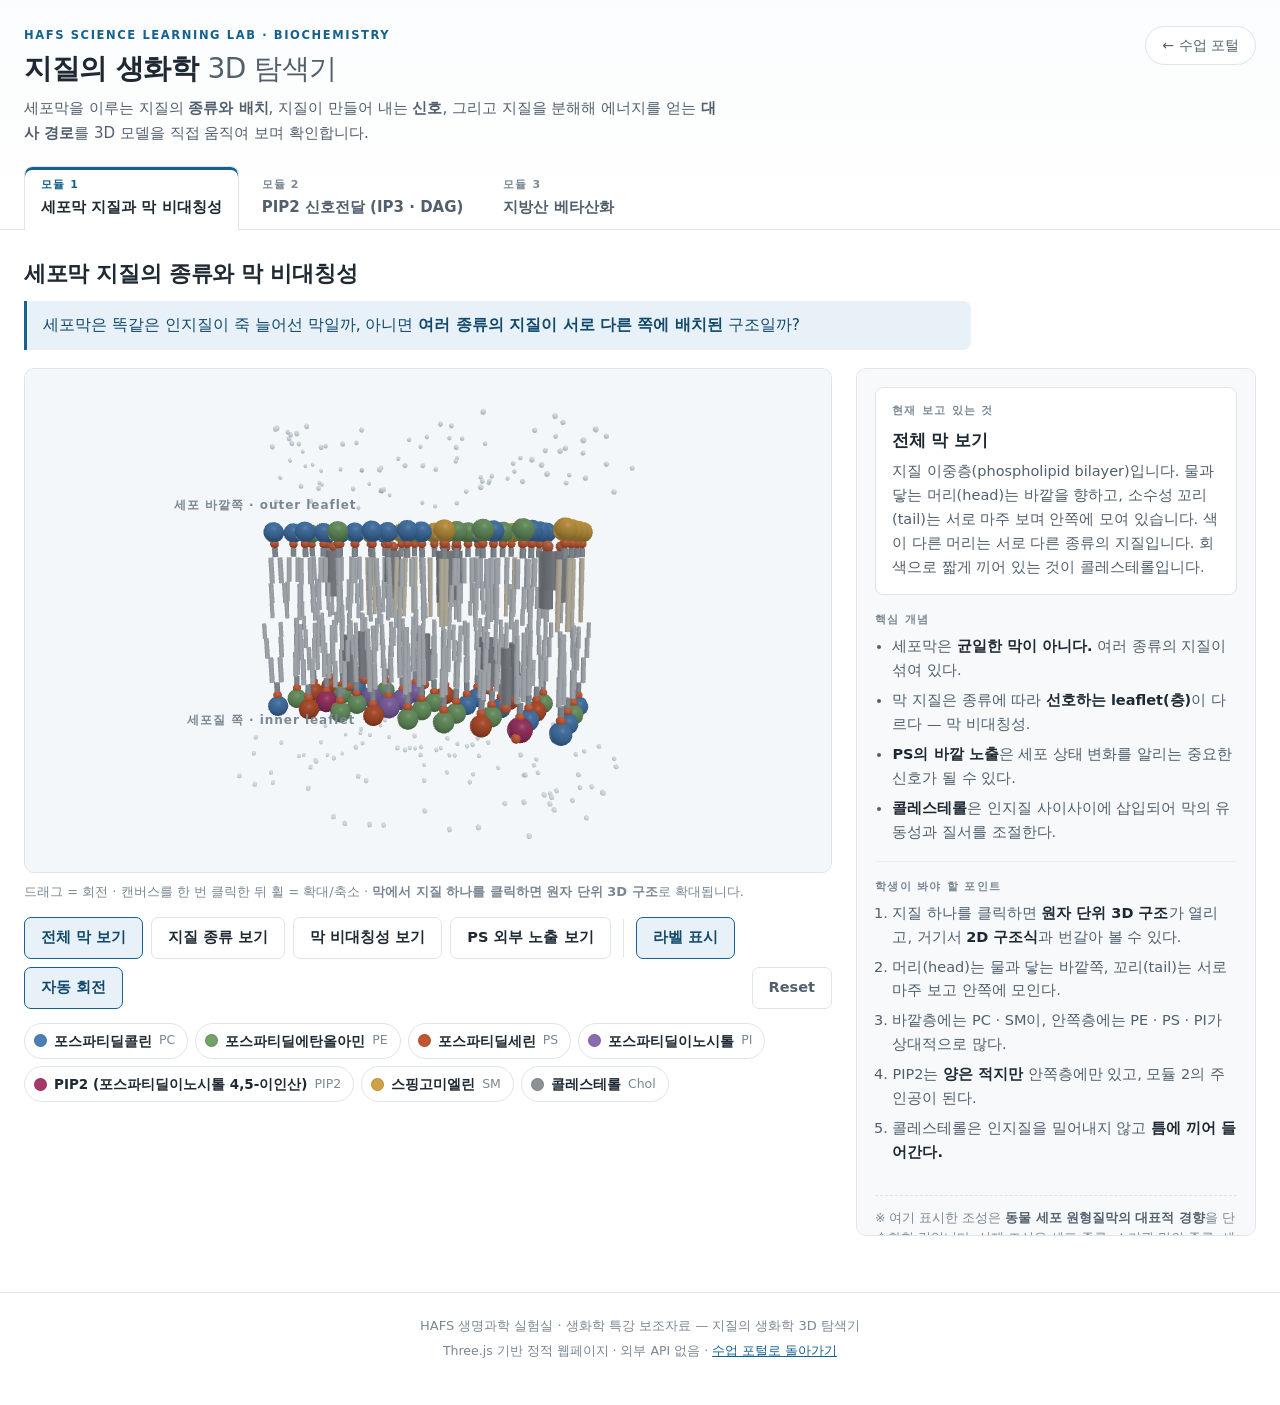
==== commit afc0845b: "Expand PIP2 signaling with vasopressin V1a pathway 모듈 2를 세 방향으로 확장한다.  1. 자동 재생 카메라    ▶ 재생을 누르면 약 1" ====
--- a/index.html
+++ b/index.html
@@ -146,12 +146,32 @@
         <button type="button" class="btn btn--reset" data-m2="reset">Reset</button>
       </div>
 
-      <div class="controls controls--secondary" role="group" aria-label="모듈 2 장면 바로가기">
+      <div class="controls controls--secondary" id="m2-shortcuts-core" role="group" aria-label="모듈 2 장면 바로가기">
         <button type="button" class="btn btn--small" data-m2="goto" data-step="0">PIP2 위치 보기</button>
         <button type="button" class="btn btn--small" data-m2="goto" data-step="1">PLC 작용</button>
         <button type="button" class="btn btn--small" data-m2="goto" data-step="2">절단 애니메이션 재생</button>
         <button type="button" class="btn btn--small" data-m2="compare" aria-pressed="false">DAG / IP3 비교</button>
         <button type="button" class="btn btn--small" data-m2="goto" data-step="5">Ca2+ 방출 보기</button>
+      </div>
+
+      <div class="controls controls--secondary" id="m2-shortcuts-v1a" role="group" aria-label="바소프레신 V1a 확장 장면 바로가기" hidden>
+        <button type="button" class="btn btn--small" data-m2="goto" data-step="1">V1a 수용체 결합</button>
+        <button type="button" class="btn btn--small" data-m2="goto" data-step="3">Gq → PLCβ</button>
+        <button type="button" class="btn btn--small" data-m2="goto" data-step="5">PIP2 절단</button>
+        <button type="button" class="btn btn--small" data-m2="goto" data-step="8">Ca2+ 방출</button>
+        <button type="button" class="btn btn--small" data-m2="goto" data-step="11">칼모듈린 → MLCK</button>
+        <button type="button" class="btn btn--small" data-m2="goto" data-step="12">수축 · 전체 복습</button>
+      </div>
+
+      <div class="controls controls--mode" role="group" aria-label="모듈 2 학습 모드">
+        <span class="mode-tag" id="m2-mode-tag" data-mode="core">PIP2 핵심 과정</span>
+        <button type="button" class="btn btn--ext" id="m2-ext-on" data-m2="ext-on" hidden
+                aria-label="생리학적 확장 보기 — 바소프레신 V1a 수용체 경로와 혈관 평활근 수축으로 이동">
+          생리학적 확장 보기
+          <span>Vasopressin V1a → 혈관 평활근 수축</span>
+        </button>
+        <button type="button" class="btn btn--small" id="m2-ext-off" data-m2="ext-off" hidden
+                aria-label="PIP2 핵심 7단계 과정으로 돌아가기">← PIP2 핵심 과정으로 돌아가기</button>
       </div>
 
       <ol class="steps" id="m2-steps" aria-label="단계 목록"></ol>
@@ -177,6 +197,28 @@
         </table>
       </div>
 
+      <div class="panel__block panel__block--v1a" id="m2-v1a-panel" hidden>
+        <p class="panel__eyebrow">생리학적 확장 — 바소프레신 V1a</p>
+        <p class="panel__caption">
+          지금 보고 있는 것은 <b>바소프레신이 V1a 수용체에 결합하는 경우</b>의 대표적인 신호전달 예시입니다.
+          바소프레신의 모든 작용이 이 경로를 쓰는 것은 아닙니다.
+        </p>
+        <p class="panel__question">막의 작은 지질 하나를 자르는 반응이 어떻게 세포 전체의 행동 변화로 이어질까?</p>
+        <ol class="points points--tiers">
+          <li><b>신호 물질(ligand)</b> — 혈액을 타고 온 바소프레신</li>
+          <li><b>수용체(receptor)</b> — 원형질막의 V1a (GPCR)</li>
+          <li><b>신호 전달(transduction)</b> — Gq/11 → PLCβ</li>
+          <li><b>2차 전령(second messenger)</b> — PIP2에서 잘려 나온 IP3와 DAG, 그리고 ER에서 나온 Ca2+</li>
+          <li><b>단백질 활성화</b> — Ca2+–칼모듈린 → MLCK (그리고 병렬로 DAG + Ca2+ → PKC)</li>
+          <li><b>세포 반응(cellular response)</b> — 미오신 경쇄 인산화 → 평활근 수축 → 혈관 수축</li>
+        </ol>
+        <p class="note note--inline">
+          ※ 수축의 주된 경로는 <b>Ca2+ → 칼모듈린 → MLCK → 미오신 경쇄 인산화</b>입니다.
+          PKC는 DAG와 Ca2+에 의해 활성화되는 <b>병렬 가지</b>로, 여러 표적 단백질을 인산화해 수축 신호와
+          다른 세포 반응을 함께 조절합니다. PKC가 MLCK를 직접 켜는 것이 아닙니다.
+        </p>
+      </div>
+
       <div class="panel__block">
         <p class="panel__eyebrow">핵심 개념</p>
         <ul class="bullets">
@@ -201,6 +243,14 @@
       <p class="note">
         ※ 여기 보여 주는 흐름은 Gq–PLC-beta 계열의 <b>대표적인(canonical) 경로 예시</b>를 단순화한 것입니다.
         PLC와 IP3 수용체에는 여러 아형이 있고, 세포 종류에 따라 반응의 세부 내용은 달라집니다.
+      </p>
+
+      <p class="note note--warn" id="m2-v2-note" hidden>
+        <b>주의 — V1a와 V2는 다른 경로입니다.</b>
+        여기서는 <b>V1a 수용체</b>의 Gq–PLCβ 경로를 보여 줍니다.
+        신장 집합관에서 물 재흡수를 증가시키는 바소프레신 <b>V2 수용체</b>는
+        Gs–adenylyl cyclase–cAMP–PKA 경로를 주로 사용하며, <b>AQP2</b>의 막 삽입을 촉진합니다.
+        "바소프레신 = PIP2 경로"라고 일반화하지 않도록 주의하세요.
       </p>
     </aside>
   </div>
--- a/styles/app.css
+++ b/styles/app.css
@@ -432,6 +432,47 @@
 }
 
 .controls--secondary { margin-top: 8px; }
+.controls[hidden] { display: none; }
+
+/* 학습 모드 표시 + 생리학적 확장 전환 */
+.controls--mode { margin-top: 10px; }
+
+.mode-tag {
+  display: inline-flex;
+  align-items: center;
+  font-size: 12.5px;
+  font-weight: 700;
+  letter-spacing: 0.03em;
+  color: var(--ink-soft);
+  background: var(--paper);
+  border: 1px solid var(--line);
+  border-radius: 999px;
+  padding: 4px 13px;
+}
+
+.mode-tag[data-mode="v1a"] {
+  color: var(--accent-dark);
+  background: var(--accent-tint);
+  border-color: #b9d4e6;
+}
+
+.btn--ext {
+  text-align: left;
+  line-height: 1.3;
+  padding: 7px 14px;
+  color: var(--accent-dark);
+  background: var(--accent-tint);
+  border-color: var(--accent);
+}
+
+.btn--ext span {
+  display: block;
+  font-size: 12px;
+  font-weight: 600;
+  color: var(--ink-soft);
+}
+
+.btn--ext:hover { background: #dcebf5; border-color: var(--accent-dark); }
 
 .controls__sep {
   width: 1px;
@@ -614,6 +655,26 @@
 
 .panel__block--detail[hidden] { display: none; }
 
+.panel__block--v1a {
+  background: var(--accent-tint);
+  border: 1px solid #cfe2ee;
+  border-radius: 8px;
+  padding: 14px 15px;
+  margin: 14px 0;
+}
+
+.panel__block--v1a[hidden] { display: none; }
+
+.panel__question {
+  margin: 10px 0 6px;
+  font-size: 14.5px;
+  font-weight: 700;
+  color: var(--accent-dark);
+  line-height: 1.55;
+}
+
+.points--tiers { font-size: 13.5px; }
+
 .panel__eyebrow {
   margin: 0 0 6px;
   font-size: 11px;
@@ -750,6 +811,16 @@
 
 .note b { color: var(--ink-soft); }
 .note--inline { border: none; padding-top: 6px; margin-top: 8px; }
+
+.note--warn {
+  border-top: none;
+  border-left: 3px solid var(--warn);
+  padding: 10px 0 10px 12px;
+  color: var(--ink-soft);
+}
+
+.note--warn b { color: var(--warn); }
+.note--warn[hidden] { display: none; }
 
 /* ---------------- footer ---------------- */
 
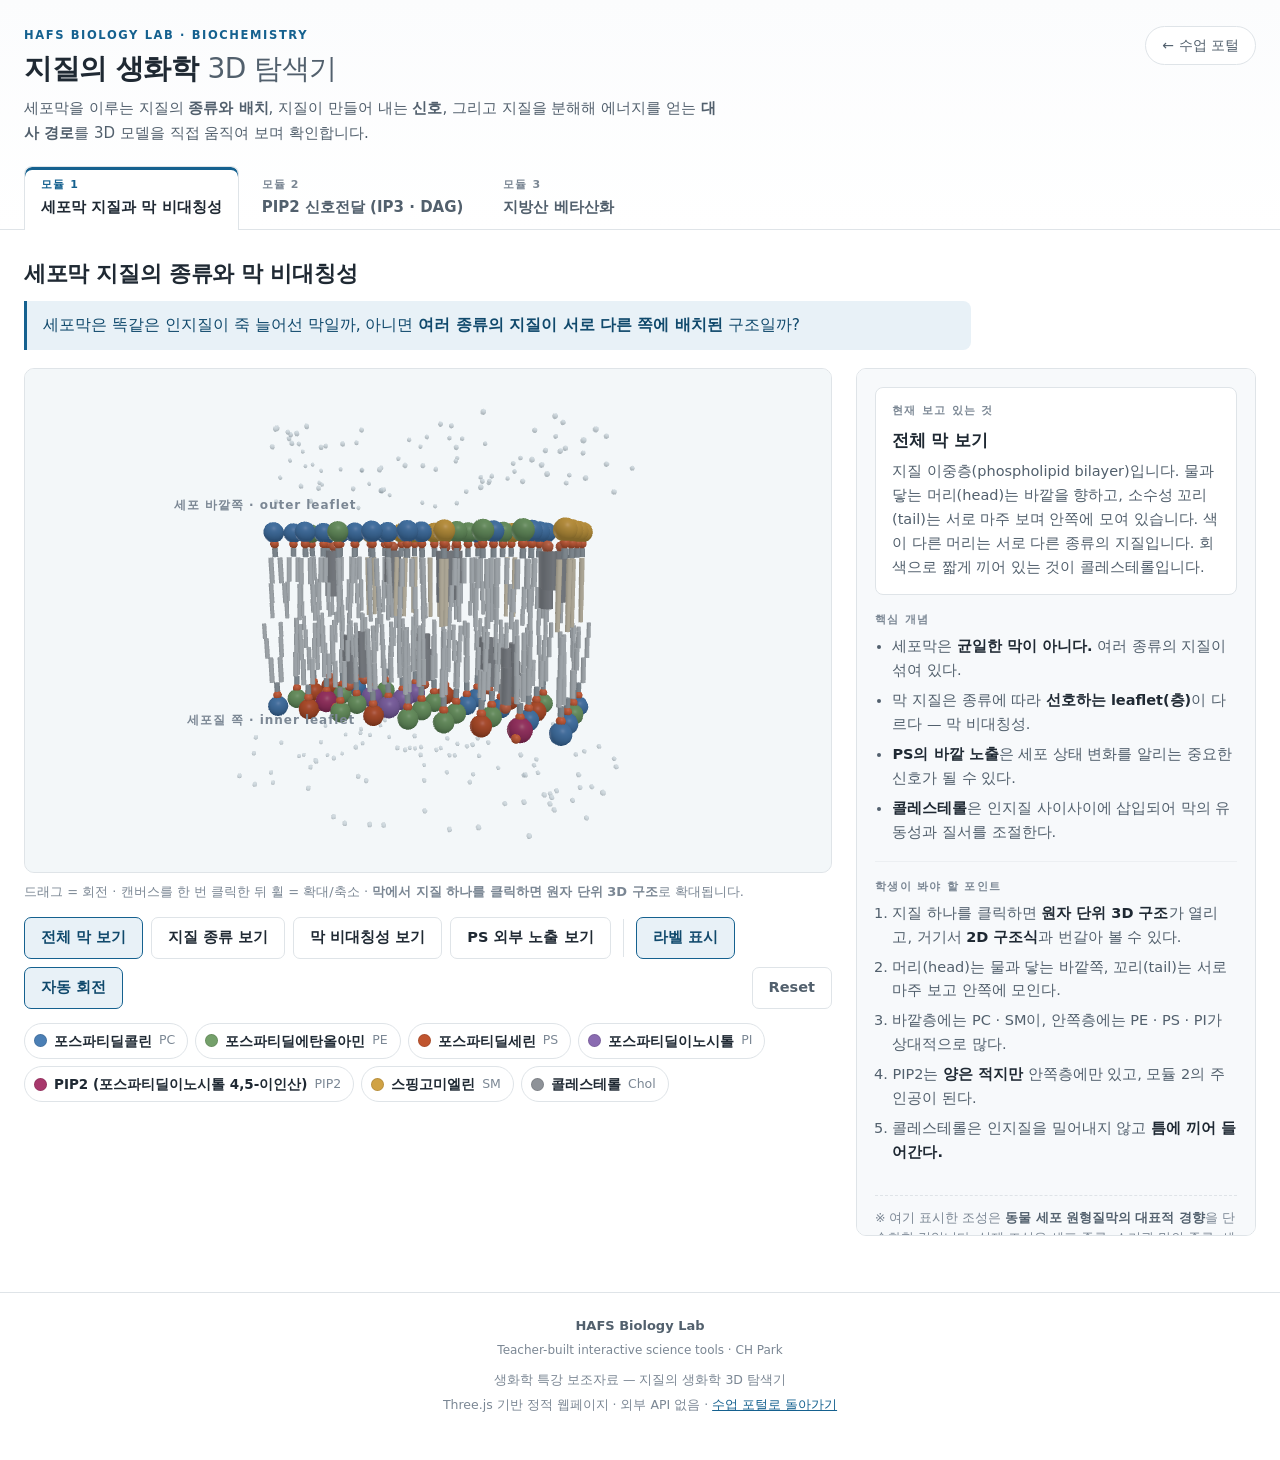
==== commit ad77d9bb: "Unify HAFS Biology Lab branding Co-Authored-By: Claude Opus 5 <noreply@anthropic.com>" ====
--- a/index.html
+++ b/index.html
@@ -3,7 +3,7 @@
 <head>
 <meta charset="utf-8" />
 <meta name="viewport" content="width=device-width, initial-scale=1" />
-<title>지질의 생화학 3D 탐색기 · HAFS 생명과학 실험실</title>
+<title>지질의 생화학 3D 탐색기 · HAFS Biology Lab</title>
 <meta name="description" content="세포막 지질의 종류와 비대칭성, PIP2 신호전달, 지방산 베타산화를 3D 애니메이션으로 탐구하는 생화학 수업용 인터랙티브 자료." />
 <link rel="stylesheet" href="./styles/app.css" />
 <link rel="icon" href="./assets/favicon.svg" />
@@ -13,7 +13,7 @@
 <header class="site-header">
   <div class="site-header__inner">
     <div class="site-header__brand">
-      <p class="kicker">HAFS SCIENCE LEARNING LAB · BIOCHEMISTRY</p>
+      <p class="kicker">HAFS BIOLOGY LAB · BIOCHEMISTRY</p>
       <h1>지질의 생화학 <span>3D 탐색기</span></h1>
       <p class="site-header__lead">
         세포막을 이루는 지질의 <b>종류와 배치</b>, 지질이 만들어 내는 <b>신호</b>, 그리고 지질을 분해해
@@ -357,9 +357,25 @@
 </main>
 
 <footer class="site-footer">
-  <p>HAFS 생명과학 실험실 · 생화학 특강 보조자료 — 지질의 생화학 3D 탐색기</p>
+  <p class="site-footer__brand">HAFS Biology Lab</p>
+  <p class="site-footer__credit">Teacher-built interactive science tools · CH Park</p>
+  <p class="site-footer__meta">생화학 특강 보조자료 — 지질의 생화학 3D 탐색기</p>
   <p class="site-footer__meta">Three.js 기반 정적 웹페이지 · 외부 API 없음 · <a href="https://suimaire.github.io/">수업 포털로 돌아가기</a></p>
+  <p class="site-footer__meta page-views" data-page-views hidden></p>
 </footer>
+
+<!-- 조회수: 포털 공통 모듈(suimaire.github.io/assets/js/page-views.js). production 에서만 로드되며 실패해도 3D 뷰어와 무관 -->
+<script>
+  (function () {
+    try {
+      if (location.hostname !== 'suimaire.github.io' && !/[?&]page-views=/.test(location.search)) return;
+      var s = document.createElement('script');
+      s.type = 'module';
+      s.src = 'https://suimaire.github.io/assets/js/page-views.js';
+      document.head.appendChild(s);
+    } catch (e) {}
+  })();
+</script>
 
 <noscript>
   <p style="padding:24px;text-align:center">이 페이지는 3D 애니메이션을 위해 JavaScript가 필요합니다.</p>
--- a/styles/app.css
+++ b/styles/app.css
@@ -833,6 +833,8 @@
 }
 
 .site-footer p { margin: 0 0 4px; }
+.site-footer__brand { color: var(--ink-soft); font-weight: 700; }
+.site-footer .site-footer__credit { font-size: 12px; margin-bottom: 10px; }
 .site-footer__meta { font-size: 12.5px; }
 
 /* ---------------- responsive ---------------- */
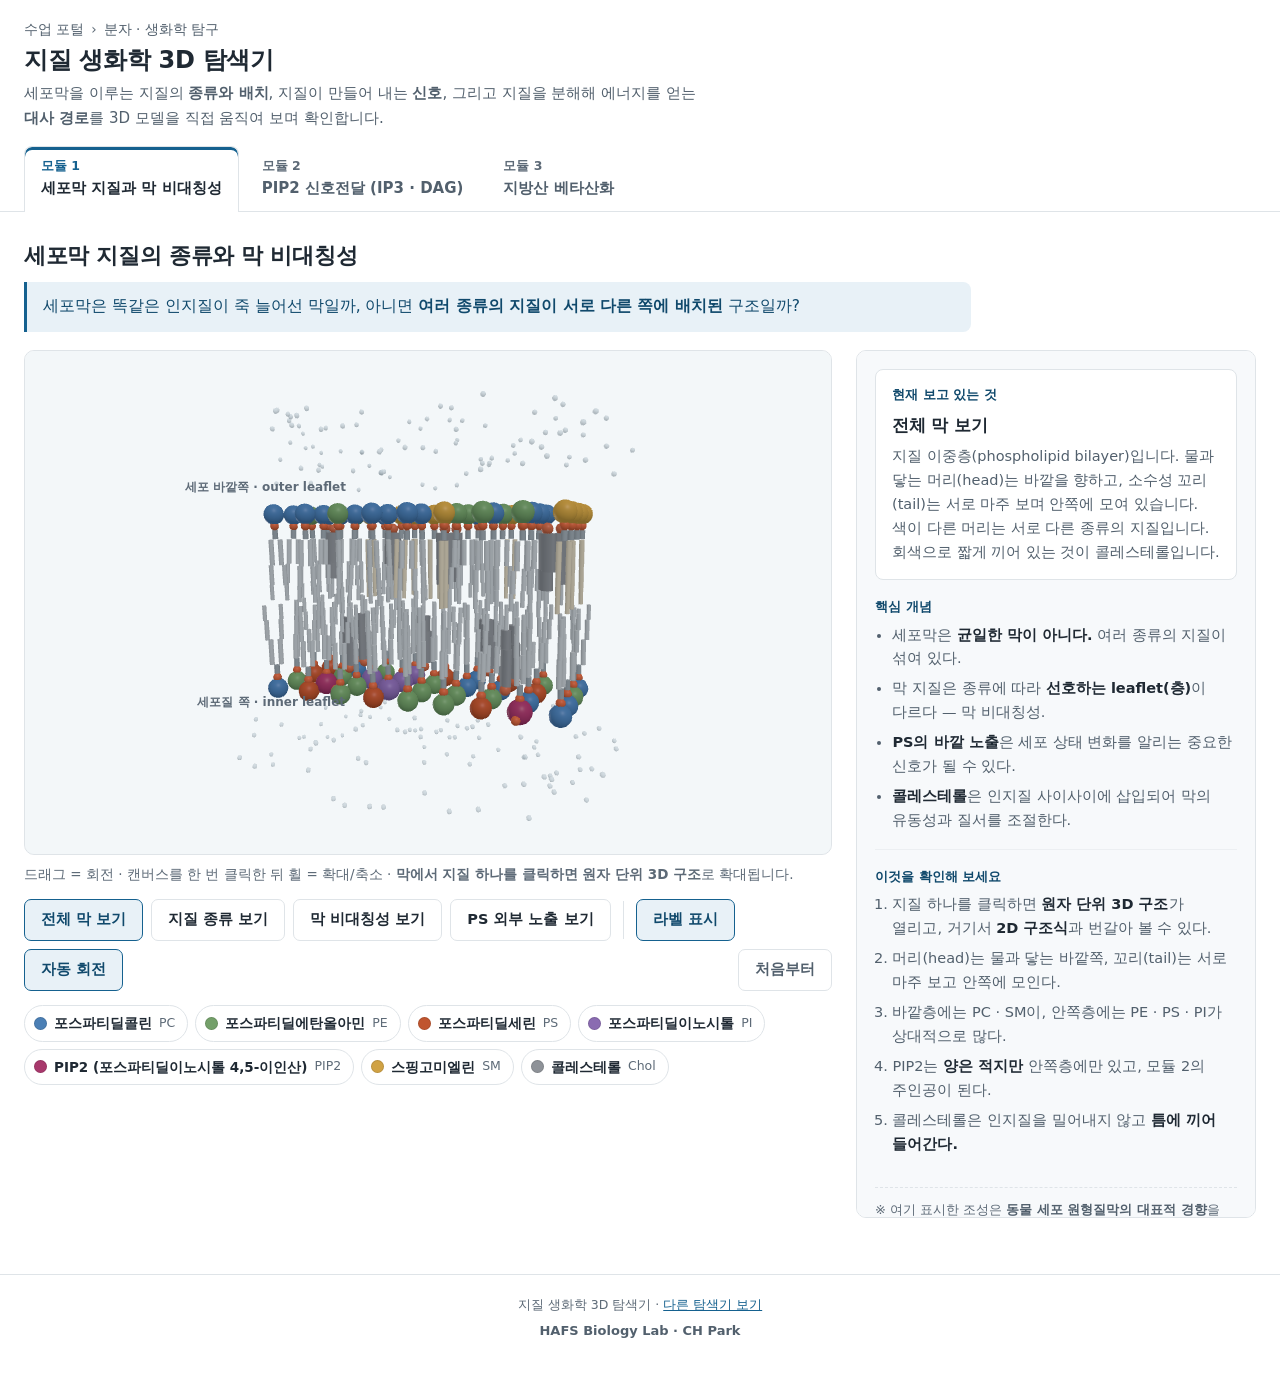
==== commit a3c41474: "Make lipid explorer chrome learner-friendly - Replace the uppercase kicker and back pill with a port" ====
--- a/index.html
+++ b/index.html
@@ -3,7 +3,7 @@
 <head>
 <meta charset="utf-8" />
 <meta name="viewport" content="width=device-width, initial-scale=1" />
-<title>지질의 생화학 3D 탐색기 · HAFS Biology Lab</title>
+<title>지질 생화학 3D 탐색기 · HAFS Biology Lab</title>
 <meta name="description" content="세포막 지질의 종류와 비대칭성, PIP2 신호전달, 지방산 베타산화를 3D 애니메이션으로 탐구하는 생화학 수업용 인터랙티브 자료." />
 <link rel="stylesheet" href="./styles/app.css" />
 <link rel="icon" href="./assets/favicon.svg" />
@@ -13,14 +13,17 @@
 <header class="site-header">
   <div class="site-header__inner">
     <div class="site-header__brand">
-      <p class="kicker">HAFS BIOLOGY LAB · BIOCHEMISTRY</p>
-      <h1>지질의 생화학 <span>3D 탐색기</span></h1>
+      <nav class="breadcrumb" aria-label="현재 위치">
+        <a href="https://suimaire.github.io/">수업 포털</a>
+        <span aria-hidden="true">›</span>
+        <a href="https://suimaire.github.io/#molecular">분자 · 생화학 탐구</a>
+      </nav>
+      <h1>지질 생화학 3D 탐색기</h1>
       <p class="site-header__lead">
         세포막을 이루는 지질의 <b>종류와 배치</b>, 지질이 만들어 내는 <b>신호</b>, 그리고 지질을 분해해
         에너지를 얻는 <b>대사 경로</b>를 3D 모델을 직접 움직여 보며 확인합니다.
       </p>
     </div>
-    <a class="site-header__back" href="https://suimaire.github.io/">← 수업 포털</a>
   </div>
 
   <nav class="tabs" aria-label="모듈 선택">
@@ -69,7 +72,7 @@
         <span class="controls__sep" aria-hidden="true"></span>
         <button type="button" class="btn btn--ghost" data-m1="labels" aria-pressed="true">라벨 표시</button>
         <button type="button" class="btn btn--ghost" data-m1="spin" aria-pressed="true">자동 회전</button>
-        <button type="button" class="btn btn--reset" data-m1="reset">Reset</button>
+        <button type="button" class="btn btn--reset" data-m1="reset">처음부터</button>
       </div>
 
       <div class="legend" id="m1-legend" aria-label="지질 종류 목록. 클릭하면 원자 단위 3D 구조로 확대해서 관찰합니다."></div>
@@ -100,7 +103,7 @@
       </div>
 
       <div class="panel__block">
-        <p class="panel__eyebrow">학생이 봐야 할 포인트</p>
+        <p class="panel__eyebrow">이것을 확인해 보세요</p>
         <ol class="points">
           <li>지질 하나를 클릭하면 <b>원자 단위 3D 구조</b>가 열리고, 거기서 <b>2D 구조식</b>과 번갈아 볼 수 있다.</li>
           <li>머리(head)는 물과 닿는 바깥쪽, 꼬리(tail)는 서로 마주 보고 안쪽에 모인다.</li>
@@ -143,7 +146,7 @@
         <button type="button" class="btn" data-m2="next">다음 단계 →</button>
         <span class="controls__sep" aria-hidden="true"></span>
         <button type="button" class="btn btn--ghost" data-m2="labels" aria-pressed="true">라벨 표시</button>
-        <button type="button" class="btn btn--reset" data-m2="reset">Reset</button>
+        <button type="button" class="btn btn--reset" data-m2="reset">처음부터</button>
       </div>
 
       <div class="controls controls--secondary" id="m2-shortcuts-core" role="group" aria-label="모듈 2 장면 바로가기">
@@ -231,7 +234,7 @@
       </div>
 
       <div class="panel__block">
-        <p class="panel__eyebrow">학생이 봐야 할 포인트</p>
+        <p class="panel__eyebrow">이것을 확인해 보세요</p>
         <ol class="points">
           <li>PIP2의 인산기가 <b>세포질 쪽</b>을 향하고 있는지 확인한다.</li>
           <li>잘린 뒤 <b>꼬리를 가진 쪽</b>과 <b>인산을 가진 쪽</b>이 각각 어디로 가는지 본다.</li>
@@ -281,7 +284,7 @@
         <button type="button" class="btn" data-m3="prev">← 이전 단계</button>
         <button type="button" class="btn" data-m3="next">다음 단계 →</button>
         <span class="controls__sep" aria-hidden="true"></span>
-        <button type="button" class="btn btn--reset" data-m3="reset">Reset</button>
+        <button type="button" class="btn btn--reset" data-m3="reset">처음부터</button>
       </div>
 
       <div class="controls controls--secondary" role="group" aria-label="모듈 3 표시 옵션">
@@ -336,7 +339,7 @@
       </div>
 
       <div class="panel__block">
-        <p class="panel__eyebrow">학생이 봐야 할 포인트</p>
+        <p class="panel__eyebrow">이것을 확인해 보세요</p>
         <ol class="points">
           <li>카르보닐 탄소(C1)를 기준으로 α(C2), β(C3)를 세는 방법을 확인한다.</li>
           <li>산화가 <b>β 탄소</b>에 집중되는 이유(C–C 결합을 끊기 쉬운 상태로 만든다)를 본다.</li>
@@ -357,10 +360,8 @@
 </main>
 
 <footer class="site-footer">
-  <p class="site-footer__brand">HAFS Biology Lab</p>
-  <p class="site-footer__credit">Teacher-built interactive science tools · CH Park</p>
-  <p class="site-footer__meta">생화학 특강 보조자료 — 지질의 생화학 3D 탐색기</p>
-  <p class="site-footer__meta">Three.js 기반 정적 웹페이지 · 외부 API 없음 · <a href="https://suimaire.github.io/">수업 포털로 돌아가기</a></p>
+  <p class="site-footer__meta">지질 생화학 3D 탐색기 · <a href="https://suimaire.github.io/#molecular">다른 탐색기 보기</a></p>
+  <p class="site-footer__brand">HAFS Biology Lab · CH Park</p>
   <p class="site-footer__meta page-views" data-page-views hidden></p>
 </footer>
 
--- a/styles/app.css
+++ b/styles/app.css
@@ -865,3 +865,56 @@
 @media (prefers-reduced-motion: reduce) {
   .label { transition: none; }
 }
+
+/* ============================================================
+   학습자 중심 정리 (2026-10)
+   - 영문 대문자·넓은 자간 라벨을 한글 보통 글씨로
+   - 흐린 회색 글자 대비 보강 (4.5:1 이상)
+   - 헤더 그라데이션 제거, 포털 위치(breadcrumb) 표시
+   ============================================================ */
+:root {
+  --ink-faint: #5d6a77;
+  --font: "Pretendard", "Malgun Gothic", "Apple SD Gothic Neo", "Noto Sans KR", system-ui, sans-serif;
+}
+
+body {
+  word-break: keep-all;
+  overflow-wrap: break-word;
+}
+
+.site-header { background: #fff; }
+.site-header__inner { padding: 16px 24px 14px; }
+.site-header h1 { font-size: 24px; letter-spacing: -0.3px; }
+.site-header__lead { margin-top: 6px; }
+
+.breadcrumb {
+  display: flex;
+  flex-wrap: wrap;
+  align-items: center;
+  gap: 2px 7px;
+  margin: 0 0 3px;
+  font-size: 13.5px;
+  color: var(--ink-faint);
+}
+.breadcrumb a { color: var(--ink-soft); text-decoration: none; padding: 2px 0; }
+.breadcrumb a:hover { color: var(--accent); text-decoration: underline; }
+
+.tab__no,
+.panel__eyebrow,
+.datalist dt,
+.steps button b,
+.label--zone,
+.mode-tag {
+  letter-spacing: 0;
+  text-transform: none;
+}
+.tab__no { font-size: 12.5px; font-weight: 600; }
+.panel__eyebrow { font-size: 13px; font-weight: 700; color: var(--accent-dark); }
+.datalist dt { font-size: 12.5px; }
+.steps button b { font-size: 12px; }
+
+.stage__hint { font-size: 13.5px; }
+.note { font-size: 13px; }
+
+.site-footer { padding: 20px 24px 32px; }
+.site-footer__brand { font-weight: 600; }
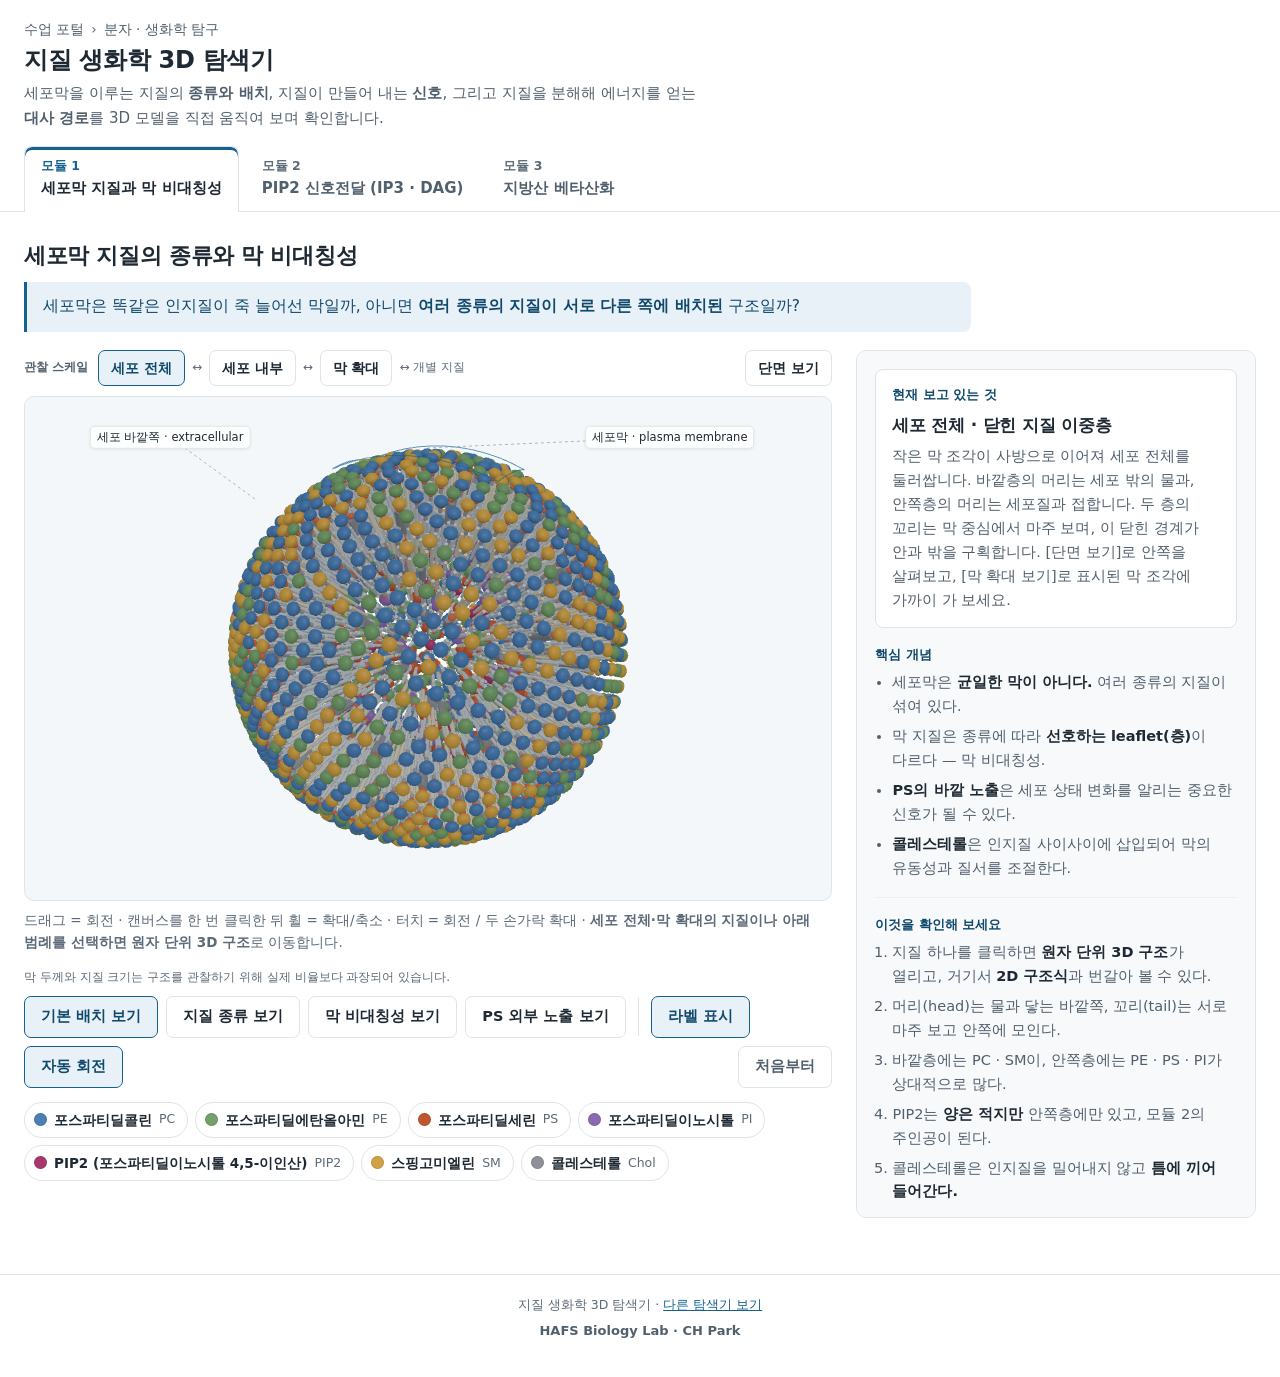
==== commit edf30972: "Expand Module 1 with whole-cell and skeletal muscle interior views" ====
--- a/index.html
+++ b/index.html
@@ -55,16 +55,42 @@
 
   <div class="module__body">
     <div class="stage">
+      <div class="membrane-scale" role="group" aria-label="모듈 1 관찰 스케일">
+        <span class="membrane-scale__title">관찰 스케일</span>
+        <button type="button" class="btn btn--small" data-m1="cell" aria-pressed="true">세포 전체</button>
+        <span class="membrane-scale__arrow" aria-hidden="true">↔</span>
+        <button type="button" class="btn btn--small" data-m1="interior" aria-pressed="false">세포 내부</button>
+        <span class="membrane-scale__arrow" aria-hidden="true">↔</span>
+        <button type="button" class="btn btn--small" data-m1="membrane" aria-pressed="false">막 확대</button>
+        <span class="membrane-scale__molecule" id="m1-scale-molecule">↔ 개별 지질</span>
+        <button type="button" class="btn btn--small membrane-scale__cut" data-m1="cutaway" aria-pressed="false">단면 보기</button>
+      </div>
+      <div class="interior-tools" id="m1-interior-tools" hidden>
+        <p class="interior-tools__eyebrow"><b>응용 예시 · 골격근 섬유</b><span>Cell Interior · 길이 방향으로 연 단면</span></p>
+        <div class="interior-tools__buttons" role="group" aria-label="세포 내부 관찰 모드">
+          <button type="button" class="btn btn--small" data-m1="interior-overview" aria-pressed="true">전체 구조</button>
+          <button type="button" class="btn btn--small" data-m1="interior-continuity" aria-pressed="false">막 연결성</button>
+          <button type="button" class="btn btn--small" data-m1="interior-excitation" aria-pressed="false">흥분 전달</button>
+          <button type="button" class="btn btn--small" data-m1="interior-triad" aria-pressed="false">Triad 확대</button>
+        </div>
+      </div>
       <div class="canvas-wrap" id="canvas-membrane">
         <div class="canvas-fallback" role="status">
           <b>3D 화면을 불러오지 못했습니다.</b>
           <span>브라우저에서 WebGL이 꺼져 있거나 지원되지 않습니다. 최신 Chrome · Edge · Safari에서 다시 열어 주세요.</span>
         </div>
       </div>
-      <p class="stage__hint">드래그 = 회전 · 캔버스를 한 번 클릭한 뒤 휠 = 확대/축소 · <b>막에서 지질 하나를 클릭하면 원자 단위 3D 구조</b>로 확대됩니다.</p>
+      <p class="interior-sequence" id="m1-interior-sequence" role="status" hidden></p>
+      <div class="interior-key" id="m1-interior-key" hidden aria-label="막과 수용성 공간의 연결 관계">
+        <span class="interior-key__a"><b>A · 세포막 계통</b>근섬유막 ↔ T소관 막<br>세포 밖의 물 ↔ T소관 내강</span>
+        <span class="interior-key__b"><b>B · 독립된 근소포체</b>SR 막과 내강<br>T소관과 좁은 틈을 사이에 둠</span>
+        <span class="interior-key__c"><b>C · 세포질</b>근원섬유 사이의 수용성 공간<br>T소관·SR 내강의 바깥</span>
+      </div>
+      <p class="stage__hint">드래그 = 회전 · 캔버스를 한 번 클릭한 뒤 휠 = 확대/축소 · 터치 = 회전 / 두 손가락 확대 · <b>세포 전체·막 확대의 지질이나 아래 범례를 선택하면 원자 단위 3D 구조</b>로 이동합니다.</p>
+      <p class="membrane-scale__note" id="m1-scale-note">막 두께와 지질 크기는 구조를 관찰하기 위해 실제 비율보다 과장되어 있습니다.</p>
 
       <div class="controls" role="group" aria-label="모듈 1 조작">
-        <button type="button" class="btn" data-m1="overview">전체 막 보기</button>
+        <button type="button" class="btn" data-m1="overview">기본 배치 보기</button>
         <button type="button" class="btn" data-m1="types">지질 종류 보기</button>
         <button type="button" class="btn" data-m1="asymmetry">막 비대칭성 보기</button>
         <button type="button" class="btn" data-m1="psflip">PS 외부 노출 보기</button>
@@ -83,6 +109,21 @@
         <p class="panel__eyebrow">현재 보고 있는 것</p>
         <h3 id="m1-caption-title">전체 막 보기</h3>
         <p id="m1-caption-text" class="panel__caption"></p>
+      </div>
+
+      <div class="panel__block interior-panel" id="m1-interior-panel" hidden>
+        <p class="panel__eyebrow">구조에 가까이 가기</p>
+        <div class="interior-focus" role="group" aria-label="세포 내부 관심 구조">
+          <button type="button" class="btn btn--small" data-m1="interior-nmj" aria-pressed="false">신경근접합부 · NMJ</button>
+          <button type="button" class="btn btn--small" data-m1="interior-tubule" aria-pressed="false">T소관 입구</button>
+          <button type="button" class="btn btn--small" data-m1="interior-sr" aria-pressed="false">SR 그물망</button>
+        </div>
+        <ul class="bullets interior-concepts">
+          <li>T소관은 <b>근섬유막이 안으로 함입된 구조</b>입니다. 내강은 세포 바깥 공간과 이어집니다.</li>
+          <li>SR은 <b>별개의 막 구획</b>입니다. 두 종말수조가 T소관 양옆에서 삼합체(triad)를 이룹니다.</li>
+          <li>NMJ는 표면에 있습니다. 흥분은 근섬유막을 따라 전파된 뒤 T소관을 통해 내부로 전달됩니다.</li>
+        </ul>
+        <p class="note">모든 세포의 일반 구조가 아닌 골격근의 예시입니다. 막 두께, T소관 지름, SR 크기, 근원섬유 간격, NMJ와 내부 구조의 거리 및 전체 상대 비율을 관찰하기 쉽게 조정했습니다.</p>
       </div>
 
       <div class="panel__block panel__block--detail" id="m1-detail" hidden>
@@ -381,6 +422,6 @@
 <noscript>
   <p style="padding:24px;text-align:center">이 페이지는 3D 애니메이션을 위해 JavaScript가 필요합니다.</p>
 </noscript>
-<script type="module" src="./scripts/main.js"></script>
+<script type="module" src="./scripts/main.js?v=cell-interior-1"></script>
 </body>
 </html>
--- a/styles/app.css
+++ b/styles/app.css
@@ -269,6 +269,69 @@
 .label--anno { font-size: 12px; font-weight: 500; }
 .label--hidden { opacity: 0; }
 
+/* Module 1 scale navigation stays separate from the existing teaching modes. */
+.membrane-scale {
+  display: flex;
+  flex-wrap: wrap;
+  align-items: center;
+  gap: 7px;
+  margin-bottom: 10px;
+}
+.membrane-scale__title { font-size: 12px; font-weight: 700; color: var(--ink-soft); margin-right: 3px; }
+.membrane-scale__arrow, .membrane-scale__molecule { font-size: 12px; color: var(--ink-faint); }
+.membrane-scale__molecule.is-current { color: var(--accent); font-weight: 700; }
+.membrane-scale__cut { margin-left: auto; }
+.membrane-scale [hidden] { display: none; }
+.membrane-scale__note { margin: 5px 0 10px; color: var(--ink-faint); font-size: 12px; line-height: 1.5; }
+.btn:disabled { opacity: 0.5; cursor: wait; }
+.label-leaders { position: absolute; inset: 0; width: 100%; height: 100%; overflow: visible; }
+.label-leaders line { stroke: #8096a5; stroke-width: 1; stroke-dasharray: 3 3; opacity: 0.65; }
+.label--cell { font-size: 11.5px; font-weight: 500; padding: 3px 6px; }
+.cell-section-key {
+  display: flex; flex-wrap: wrap; justify-content: center; gap: 4px 12px;
+  padding: 7px 10px; margin-top: 6px; background: var(--paper-tint);
+  border-radius: 6px; font-size: 11px; color: var(--ink-soft);
+}
+.cell-section-key b { font-weight: 600; }
+.cell-section-key[hidden], .cell-scale-status[hidden] { display: none; }
+.cell-scale-status {
+  position: absolute; left: 50%; bottom: 16px; transform: translateX(-50%);
+  max-width: calc(100% - 24px); width: max-content; text-align: center;
+  background: rgba(255,255,255,0.94); color: var(--accent-dark);
+  border: 1px solid var(--line); border-radius: 20px; padding: 6px 14px;
+  font-size: 12px; pointer-events: none;
+}
+.interior-tools { margin: 0 0 10px; padding: 12px; border: 1px solid #cbdfe9; border-radius: 10px; background: #f5fafc; }
+.interior-tools__eyebrow { display: flex; flex-wrap: wrap; gap: 3px 12px; align-items: baseline; margin: 0 0 9px; font-size: 12px; color: var(--ink-soft); }
+.interior-tools__eyebrow b { color: var(--accent-dark); font-size: 13px; }
+.interior-tools__buttons, .interior-focus { display: flex; flex-wrap: wrap; gap: 6px; }
+.interior-key { display: grid; grid-template-columns: repeat(3, minmax(0, 1fr)); gap: 8px; margin: 10px 0; font-size: 11px; line-height: 1.6; color: var(--ink-soft); }
+.interior-key > span { border-left: 3px solid; padding: 2px 8px; }
+.interior-key b { display: block; color: var(--ink); font-size: 12px; }
+.interior-key__a { border-color: #499bc1 !important; }
+.interior-key__b { border-color: #b08aaf !important; }
+.interior-key__c { border-color: #92aaa0 !important; }
+.interior-key.is-continuity { padding: 10px 4px; border-radius: 8px; background: #f3f8fa; }
+.interior-concepts { margin-top: 14px; }
+.interior-sequence { padding: 10px; border-radius: 7px; background: #f2f7fc; color: var(--accent-dark); font-size: 12px; line-height: 1.65; }
+.interior-panel[hidden], .interior-tools[hidden], .interior-key[hidden], .interior-sequence[hidden] { display: none; }
+.label--interior { font-size: 11px; font-weight: 500; padding: 4px 6px; }
+@media (max-width: 680px) {
+  .membrane-scale { gap: 6px; }
+  .membrane-scale__title { width: 100%; }
+  .membrane-scale__molecule { display: inline; font-size: 11px; }
+  .membrane-scale .btn { min-height: 38px; padding: 6px 9px; }
+  .label--cell { font-size: 10px; max-width: 46%; white-space: normal; text-align: center; }
+  .cell-section-key { gap: 4px 8px; font-size: 10px; }
+  .interior-tools { padding: 10px; }
+  .interior-tools__buttons { display: grid; grid-template-columns: repeat(2, minmax(0, 1fr)); }
+  .interior-tools__buttons .btn { padding: 7px 6px; min-height: 38px; }
+  .interior-key { gap: 5px; font-size: 10px; }
+  .interior-key > span { padding-left: 5px; padding-right: 0; }
+  .interior-key b { font-size: 11px; }
+  .label--interior { font-size: 10px; max-width: 44%; white-space: normal; text-align: center; }
+}
+
 /* ---------------- LEVEL 1 : 원자 색 범례 ---------------- */
 
 .atomkey {
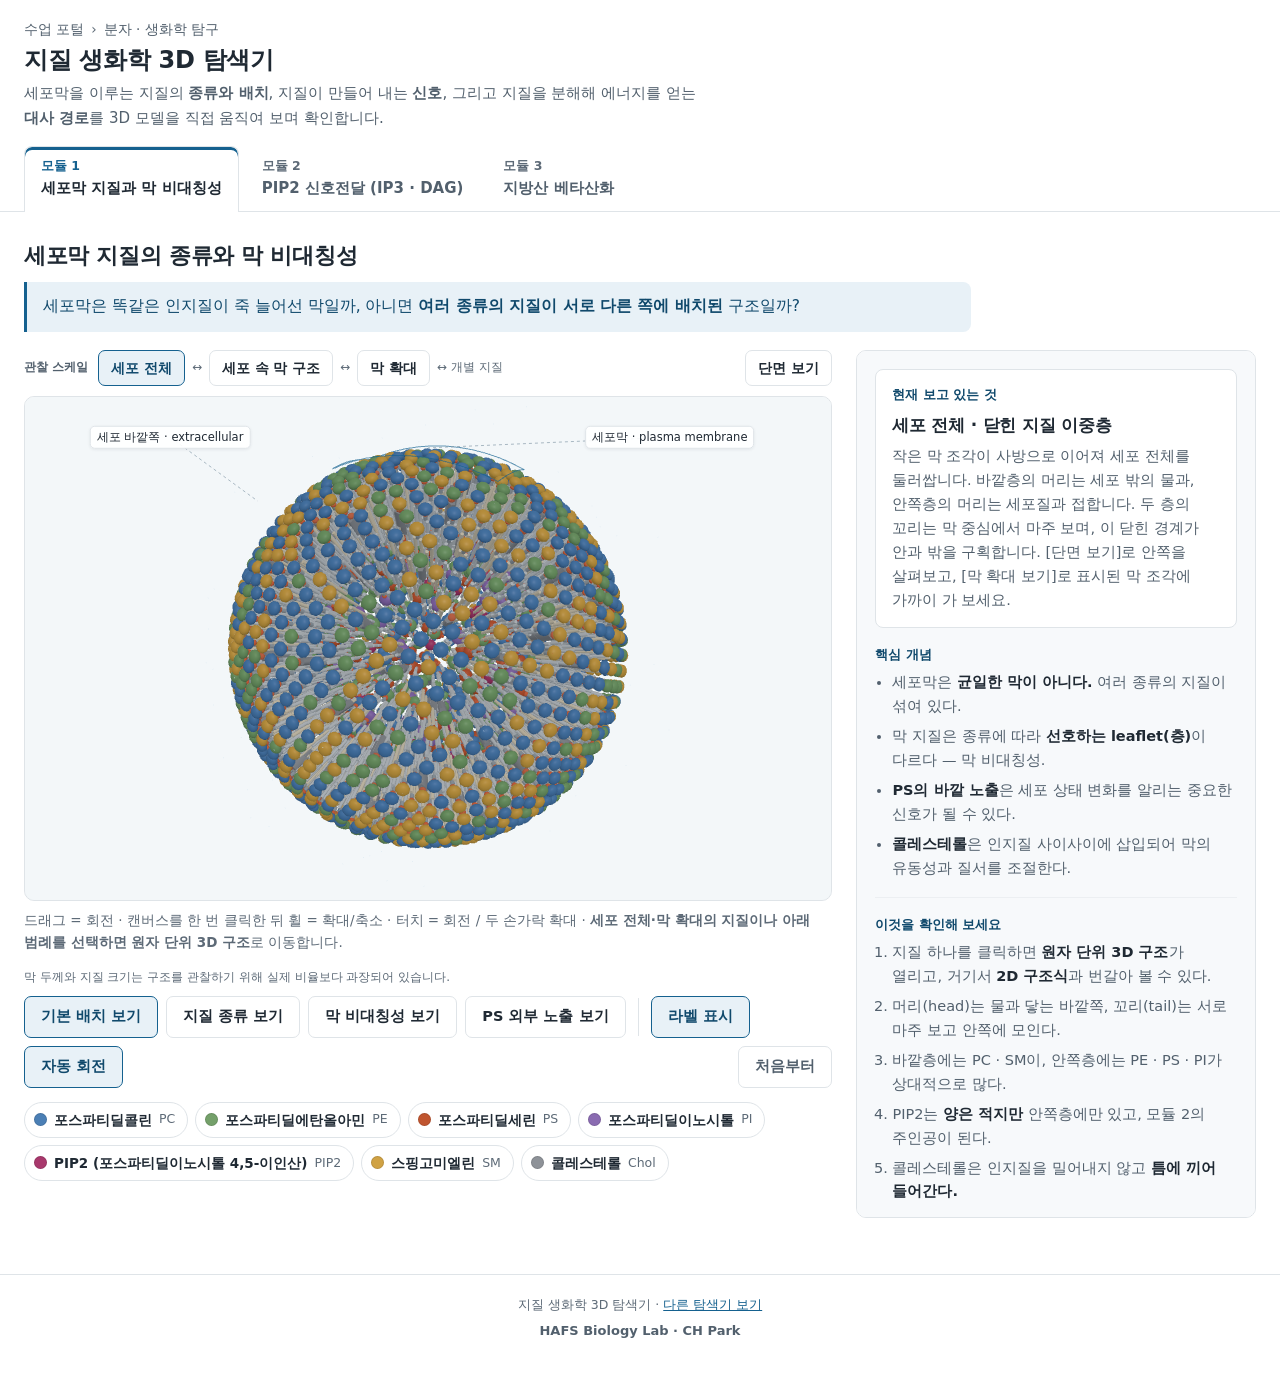
==== commit 82fc0e88: "Render cell interior as lipid bilayers and refine membrane views" ====
--- a/index.html
+++ b/index.html
@@ -59,18 +59,19 @@
         <span class="membrane-scale__title">관찰 스케일</span>
         <button type="button" class="btn btn--small" data-m1="cell" aria-pressed="true">세포 전체</button>
         <span class="membrane-scale__arrow" aria-hidden="true">↔</span>
-        <button type="button" class="btn btn--small" data-m1="interior" aria-pressed="false">세포 내부</button>
+        <button type="button" class="btn btn--small" data-m1="interior" aria-pressed="false">세포 속 막 구조</button>
         <span class="membrane-scale__arrow" aria-hidden="true">↔</span>
         <button type="button" class="btn btn--small" data-m1="membrane" aria-pressed="false">막 확대</button>
         <span class="membrane-scale__molecule" id="m1-scale-molecule">↔ 개별 지질</span>
         <button type="button" class="btn btn--small membrane-scale__cut" data-m1="cutaway" aria-pressed="false">단면 보기</button>
       </div>
       <div class="interior-tools" id="m1-interior-tools" hidden>
-        <p class="interior-tools__eyebrow"><b>응용 예시 · 골격근 섬유</b><span>Cell Interior · 길이 방향으로 연 단면</span></p>
-        <div class="interior-tools__buttons" role="group" aria-label="세포 내부 관찰 모드">
-          <button type="button" class="btn btn--small" data-m1="interior-overview" aria-pressed="true">전체 구조</button>
+        <p class="interior-tools__eyebrow"><b>세포 속 막 구조</b><span>응용 예시 · 골격근 섬유에서 본 막과 구획화</span></p>
+        <div class="interior-tools__buttons" role="group" aria-label="세포 속 막 구조 관찰 모드">
+          <button type="button" class="btn btn--small" data-m1="interior-overview" aria-pressed="true">막 전체 보기</button>
           <button type="button" class="btn btn--small" data-m1="interior-continuity" aria-pressed="false">막 연결성</button>
-          <button type="button" class="btn btn--small" data-m1="interior-excitation" aria-pressed="false">흥분 전달</button>
+          <button type="button" class="btn btn--small" data-m1="interior-tubule" aria-pressed="false">T소관 함입</button>
+          <button type="button" class="btn btn--small" data-m1="interior-membrane-zoom" aria-pressed="false">개별 지질까지</button>
           <button type="button" class="btn btn--small" data-m1="interior-triad" aria-pressed="false">Triad 확대</button>
         </div>
       </div>
@@ -82,11 +83,12 @@
       </div>
       <p class="interior-sequence" id="m1-interior-sequence" role="status" hidden></p>
       <div class="interior-key" id="m1-interior-key" hidden aria-label="막과 수용성 공간의 연결 관계">
-        <span class="interior-key__a"><b>A · 세포막 계통</b>근섬유막 ↔ T소관 막<br>세포 밖의 물 ↔ T소관 내강</span>
-        <span class="interior-key__b"><b>B · 독립된 근소포체</b>SR 막과 내강<br>T소관과 좁은 틈을 사이에 둠</span>
-        <span class="interior-key__c"><b>C · 세포질</b>근원섬유 사이의 수용성 공간<br>T소관·SR 내강의 바깥</span>
-      </div>
-      <p class="stage__hint">드래그 = 회전 · 캔버스를 한 번 클릭한 뒤 휠 = 확대/축소 · 터치 = 회전 / 두 손가락 확대 · <b>세포 전체·막 확대의 지질이나 아래 범례를 선택하면 원자 단위 3D 구조</b>로 이동합니다.</p>
+        <span class="interior-key__a"><b>A · 연속된 이중층</b>근섬유막 ↔ T소관 막<br>파란 마름모 · 세포 밖 ↔ T소관 내강</span>
+        <span class="interior-key__b"><b>B · 별개의 이중층</b>SR 막 · 연보라 마름모는 SR 내강<br>T소관과 좁은 틈을 사이에 둠</span>
+        <span class="interior-key__c"><b>C · 세포질 접합 틈</b>cytosolic 머리 ↔ cytosolic 머리<br>T소관·SR 내강의 바깥</span>
+      </div>
+      <p class="stage__hint stage__hint--membrane">드래그 = 회전 · 캔버스를 한 번 클릭한 뒤 휠 = 확대/축소 · 터치 = 회전 / 두 손가락 확대 · <b>세포 전체·막 확대의 지질이나 아래 범례를 선택하면 원자 단위 3D 구조</b>로 이동합니다.</p>
+      <p class="stage__hint stage__hint--interior">드래그로 내부 둘러보기 · 클릭 후 휠 또는 두 손가락으로 확대 · <b>막 확대</b>로 지질 이중층 관찰</p>
       <p class="membrane-scale__note" id="m1-scale-note">막 두께와 지질 크기는 구조를 관찰하기 위해 실제 비율보다 과장되어 있습니다.</p>
 
       <div class="controls" role="group" aria-label="모듈 1 조작">
@@ -112,18 +114,41 @@
       </div>
 
       <div class="panel__block interior-panel" id="m1-interior-panel" hidden>
-        <p class="panel__eyebrow">구조에 가까이 가기</p>
-        <div class="interior-focus" role="group" aria-label="세포 내부 관심 구조">
-          <button type="button" class="btn btn--small" data-m1="interior-nmj" aria-pressed="false">신경근접합부 · NMJ</button>
-          <button type="button" class="btn btn--small" data-m1="interior-tubule" aria-pressed="false">T소관 입구</button>
-          <button type="button" class="btn btn--small" data-m1="interior-sr" aria-pressed="false">SR 그물망</button>
-        </div>
-        <ul class="bullets interior-concepts">
-          <li>T소관은 <b>근섬유막이 안으로 함입된 구조</b>입니다. 내강은 세포 바깥 공간과 이어집니다.</li>
-          <li>SR은 <b>별개의 막 구획</b>입니다. 두 종말수조가 T소관 양옆에서 삼합체(triad)를 이룹니다.</li>
-          <li>NMJ는 표면에 있습니다. 흥분은 근섬유막을 따라 전파된 뒤 T소관을 통해 내부로 전달됩니다.</li>
-        </ul>
-        <p class="note">모든 세포의 일반 구조가 아닌 골격근의 예시입니다. 막 두께, T소관 지름, SR 크기, 근원섬유 간격, NMJ와 내부 구조의 거리 및 전체 상대 비율을 관찰하기 쉽게 조정했습니다.</p>
+        <p class="panel__eyebrow">막을 따라 가까이 보기</p>
+        <div class="interior-focus" role="group" aria-label="세포 속 막 구조 가까이 관찰">
+          <button type="button" class="btn btn--small" data-m1="interior-sarcolemma" aria-pressed="false">근섬유막</button>
+          <button type="button" class="btn btn--small" data-m1="interior-cross-section" aria-pressed="false">이중층 단면</button>
+          <button type="button" class="btn btn--small" data-m1="interior-lumen" aria-pressed="false">T소관 내강</button>
+          <button type="button" class="btn btn--small" data-m1="interior-sr" aria-pressed="false">SR 막관</button>
+          <button type="button" class="btn btn--small" data-m1="interior-sr-lumen" aria-pressed="false">SR 내강</button>
+          <button type="button" class="btn btn--small" data-m1="interior-cisterna" aria-pressed="false">종말수조</button>
+          <button type="button" class="btn btn--small" data-m1="interior-triad-detail" aria-pressed="false">접합 틈 · 두 막</button>
+          <button type="button" class="btn btn--small" data-m1="interior-compare" aria-pressed="false">막 종류 비교</button>
+        </div>
+        <div class="composition-compare" id="m1-composition-compare" hidden>
+          <p><b>근섬유막 / T소관</b><br>바깥·내강 쪽 PC · SM 선호<br>세포질 쪽 PE · PS · PI · PIP2 선호<br>회색 콜레스테롤 표식이 더 많음</p>
+          <p><b>SR membrane</b><br>PC · PE 중심의 별도 모형<br>콜레스테롤 표식이 더 적음<br>SR의 정량적 leaflet 비대칭은 주장하지 않음</p>
+          <small>상대적 경향을 위한 모형입니다. 실제 비율·분자 수 또는 100%의 leaflet 독점을 뜻하지 않습니다.</small>
+        </div>
+        <details class="interior-details interior-optional" id="m1-interior-optional">
+          <summary>보조 관찰 · 신경과 흥분 전달</summary>
+          <div class="interior-tools__buttons">
+            <button type="button" class="btn btn--small" data-m1="interior-nmj" aria-pressed="false">NMJ 위치</button>
+            <button type="button" class="btn btn--small" data-m1="interior-excitation" aria-pressed="false">흥분 전달</button>
+          </div>
+        </details>
+        <details class="interior-details" id="m1-interior-details">
+          <summary>자세히 보기 · 막 연결성과 모형 안내</summary>
+          <p class="panel__caption" id="m1-interior-description"></p>
+          <ul class="bullets interior-concepts">
+            <li>T소관은 <b>근섬유막이 안으로 함입된 구조</b>입니다. 내강은 세포 바깥 공간과 이어집니다.</li>
+            <li>SR은 <b>별개의 막 구획</b>입니다. 두 종말수조가 T소관 양옆에서 삼합체(triad)를 이룹니다.</li>
+            <li>접합 틈에는 양쪽 막의 <b>cytosolic leaflet</b>이 마주 봅니다. 꼬리는 각각 자기 막 중심에 있습니다.</li>
+          </ul>
+          <p class="note">모든 세포의 일반 구조가 아닌 골격근의 예시입니다. 공간 관계와 막의 연결성은 보존하지만 크기와 간격은 교육용으로 조정했습니다. 막 두께, T소관 지름, SR 크기, 근원섬유 간격, NMJ와 내부 구조의 거리 및 전체 상대 비율은 실제와 다릅니다. 근원섬유의 수와 지름도 시각적 밀도를 위한 표현이며 실제 개수를 뜻하지 않습니다. 관찰 편의를 위해 일부 근원섬유와 막을 절개하고 일부 SR만 강조했습니다.</p>
+          <p class="note">골격근 일부를 표현한 교육용 단면입니다. T소관도 일부 절개했으며, 잘린 끝은 관찰 범위의 경계입니다. 살아 있는 관이 세포질로 열려 있다는 뜻이 아닙니다. 물 표식은 연결된 공간을 나타내는 정적인 표시이며 유체 흐름을 재현하지 않습니다.</p>
+          <p class="note">SR 관과 종말수조의 앞 벽을 관찰용으로 절개했습니다. 두 SR 가지의 연결은 관찰 범위 밖에 있습니다. 파란 물 표식은 세포 밖과 T소관, 연보라 표식은 SR 내강을 가리킵니다. 막 색은 지질 종류의 색이며 모든 막의 조성이 같지는 않습니다.</p>
+        </details>
       </div>
 
       <div class="panel__block panel__block--detail" id="m1-detail" hidden>
@@ -133,6 +158,8 @@
         <button type="button" class="btn btn--small" data-m1="back">← 막 전체로 돌아가기</button>
       </div>
 
+      <details class="membrane-foundations" id="m1-foundations" open>
+        <summary>지질 이중층의 핵심 개념 더 보기</summary>
       <div class="panel__block">
         <p class="panel__eyebrow">핵심 개념</p>
         <ul class="bullets">
@@ -158,6 +185,7 @@
         ※ 여기 표시한 조성은 <b>동물 세포 원형질막의 대표적 경향</b>을 단순화한 것입니다. 실제 조성은 세포 종류,
         소기관 막의 종류, 세포의 상태에 따라 달라지며 고정된 비율이 아닙니다.
       </p>
+      </details>
     </aside>
   </div>
 </section>
--- a/styles/app.css
+++ b/styles/app.css
@@ -316,6 +316,7 @@
 .interior-sequence { padding: 10px; border-radius: 7px; background: #f2f7fc; color: var(--accent-dark); font-size: 12px; line-height: 1.65; }
 .interior-panel[hidden], .interior-tools[hidden], .interior-key[hidden], .interior-sequence[hidden] { display: none; }
 .label--interior { font-size: 11px; font-weight: 500; padding: 4px 6px; }
+.label--interior-gap { color: #355d53; border-color: #92aaa0; background: #f5faf7; font-weight: 600; }
 @media (max-width: 680px) {
   .membrane-scale { gap: 6px; }
   .membrane-scale__title { width: 100%; }
@@ -981,3 +982,63 @@
 
 .site-footer { padding: 20px 24px 32px; }
 .site-footer__brand { font-weight: 600; }
+
+/* Cell Interior alone gives the anatomy more room; other scales retain their
+   established layout and the complete lipid reference information. */
+.stage__hint--interior, .membrane-foundations > summary { display: none; }
+.module--interior .stage__hint--membrane { display: none; }
+.module--interior .stage__hint--interior { display: block; }
+.module--interior .panel { padding: 4px 16px 16px; }
+.module--interior .panel__block--step { margin-top: 12px; padding: 13px; }
+.module--interior .panel__caption { font-size: 14px; line-height: 1.7; }
+.module--interior .interior-focus { display: grid; grid-template-columns: repeat(2, minmax(0, 1fr)); }
+.module--interior .btn { min-height: 44px; }
+.module--interior .interior-focus .btn { padding: 8px 7px; font-size: 12.5px; line-height: 1.4; }
+.interior-details { margin-top: 16px; border-top: 1px solid var(--line); }
+.interior-details > summary, .module--interior .membrane-foundations > summary {
+  padding: 12px 0;
+  min-height: 44px;
+  font-size: 13px;
+  font-weight: 600;
+  line-height: 1.6;
+  color: var(--accent-dark);
+  cursor: pointer;
+}
+.module--interior .membrane-foundations > summary { display: list-item; }
+.interior-details > summary:focus-visible, .membrane-foundations > summary:focus-visible {
+  outline: 2px solid var(--accent);
+  outline-offset: 3px;
+  border-radius: 3px;
+}
+.interior-details .note { margin-bottom: 0; }
+.composition-compare { margin-top: 14px; padding: 12px; background: #f4f7f8; border: 1px solid var(--line); border-radius: 10px; }
+.composition-compare p { margin: 0 0 12px; font-size: 13px; line-height: 1.7; }
+.composition-compare small { display: block; font-size: 12px; line-height: 1.6; color: var(--ink-soft); }
+.interior-optional { margin-top: 12px; }
+.module--interior .interior-panel { padding-bottom: 0; }
+.module--interior .membrane-foundations .panel__block:first-of-type { padding-top: 4px; }
+
+@media (min-width: 1081px) {
+  .module--interior .module__body { grid-template-columns: minmax(0, 7fr) minmax(280px, 3fr); gap: 20px; }
+  .module--interior .canvas-wrap { aspect-ratio: 8 / 5; min-height: 500px; max-height: min(72vh, 720px); }
+}
+
+@media (max-width: 1080px) {
+  .module--interior .canvas-wrap { min-height: 460px; max-height: 640px; }
+}
+
+@media (max-width: 680px) {
+  .module--interior .canvas-wrap { aspect-ratio: auto; height: 440px; min-height: 400px; max-height: none; }
+  .module--interior .interior-tools { padding: 9px; }
+  .module--interior .interior-tools__eyebrow { margin-bottom: 7px; }
+  .module--interior .interior-tools__buttons { gap: 5px; }
+  .module--interior .interior-tools__buttons .btn { min-height: 44px; }
+  .module--interior .interior-key { font-size: 10.5px; }
+  .module--interior .interior-focus .btn { font-size: 13px; }
+  .module--interior .label--interior { max-width: 44%; font-size: 10px; padding: 4px 5px; }
+  .module--interior .panel { padding: 4px 13px 13px; }
+  .module--interior .stage__hint { font-size: 12px; }
+  .module--interior .membrane-scale__note { font-size: 11px; }
+  .module--interior .controls { display: grid; grid-template-columns: repeat(3, minmax(0, 1fr)); }
+  .module--interior .controls .btn { padding: 7px 5px; font-size: 12.5px; }
+}
